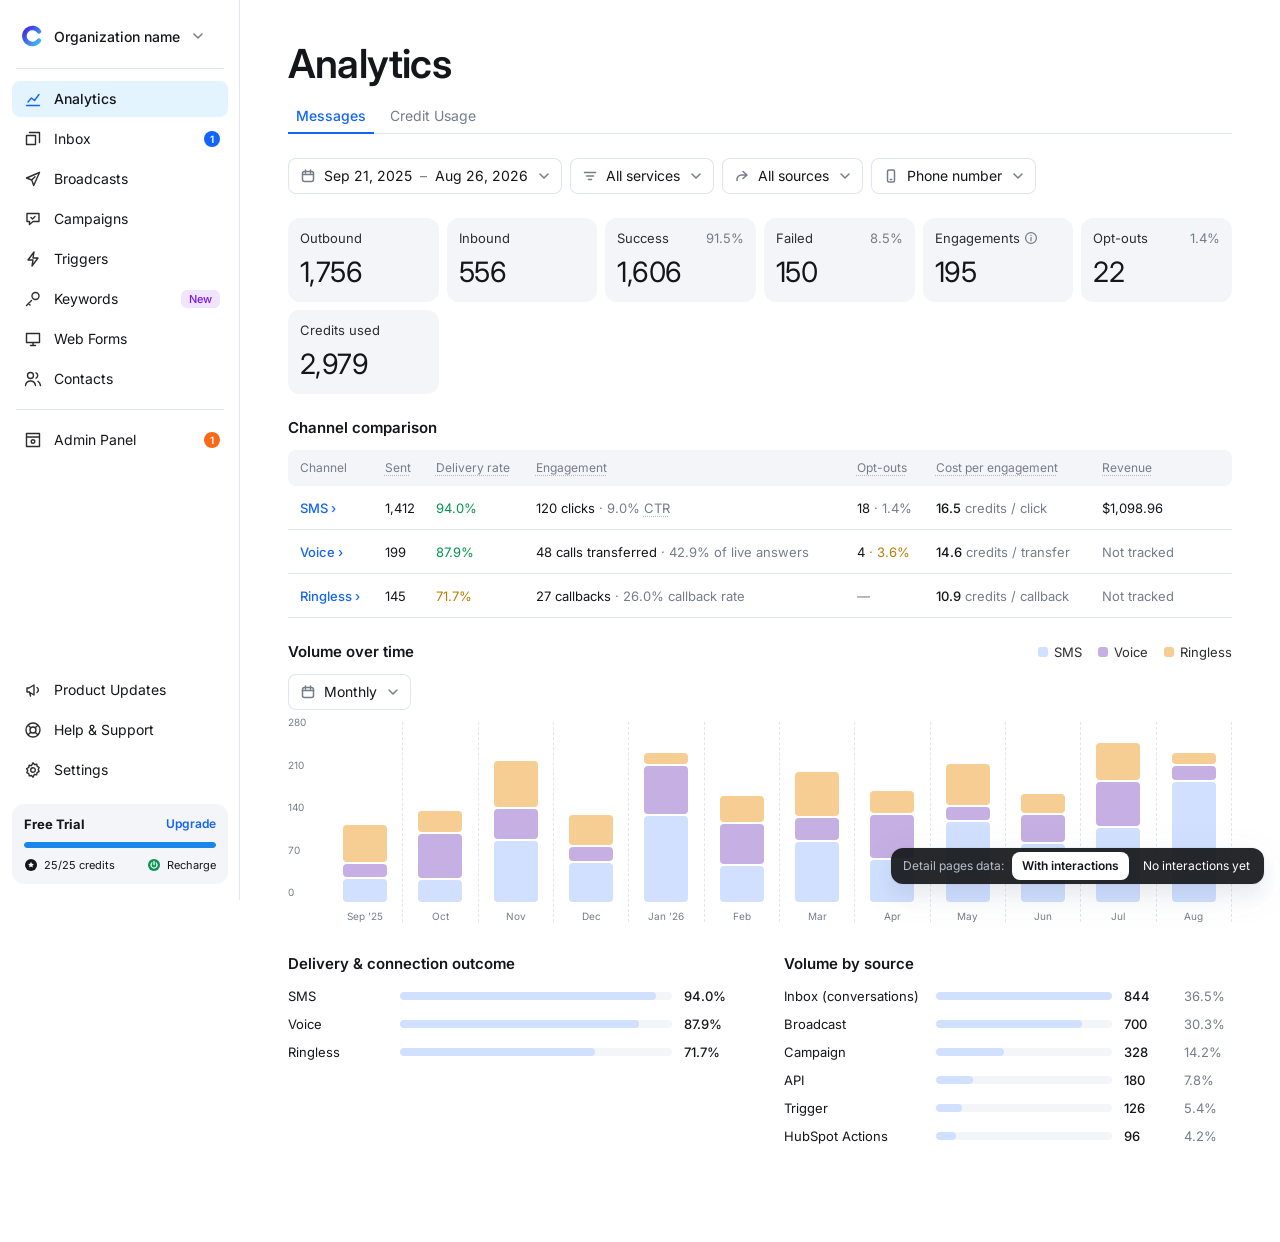
==== CallLoop-Analytics-Prototype.html @ c363d456 "Add Analytics, Buy number and ClickBank prototypes with README Co-Authored-By: Claude Opus 5.5 <nore" ====
<!doctype html>
<html lang="en">
<head>
<meta charset="utf-8">
<meta name="viewport" content="width=device-width, initial-scale=1">
<title>Call Loop — Analytics prototype</title>
<link rel="preconnect" href="https://fonts.googleapis.com">
<link href="https://fonts.googleapis.com/css2?family=Inter:wght@400;500;600&display=swap" rel="stylesheet">
<style>
:root{
  --blue1:#1364F9;--blue2:#1854EA;--blue3:#1885EA;--blue5:#E7EFFE;--blue6:#D0E0FE;
  --black:#14161A;--text:#2C2D2E;--g1:#757D8A;--g2:#B7BFC8;--g3:#E0E6EE;--g4:#F3F5F8;
  --aqua2:#E4F4FF;--ok:#05944F;--ok2:#026233;--ok3:#E7F6ED;--warn2:#BA7D04;--err:#E11900;
  --purple1:#7A16F5;--purple3:#F0E4FF;--orange1:#F86919;
  --shadow1:0 0 2px rgba(83,102,137,.2),0 12px 16px rgba(83,102,137,.08),0 10px 40px rgba(83,102,137,.08);
}
*{box-sizing:border-box}
body{margin:0;font-family:Inter,system-ui,-apple-system,"Segoe UI",sans-serif;color:var(--black);background:#fff;-webkit-font-smoothing:antialiased}
button,input{font:inherit;color:inherit}
a{color:var(--blue1)}a:hover{color:var(--blue2)}
.muted{color:var(--g1)}
.app{display:flex;flex-wrap:wrap;min-height:100vh}

/* Sidebar */
.side{width:240px;flex:none;height:100vh;position:sticky;top:0;overflow:auto;padding:16px 12px;box-shadow:inset -1px 0 0 var(--g3);display:flex;flex-direction:column;justify-content:space-between;gap:24px;background:#fff}
.org{height:40px;padding:0 8px;display:flex;align-items:center;gap:10px;border:0;background:transparent;font-size:14px;font-weight:500;cursor:pointer;white-space:nowrap}
.divider{height:1px;background:var(--g3);margin:8px 4px}
.nav{height:36px;padding:0 8px 0 12px;display:flex;align-items:center;gap:12px;border-radius:8px;color:var(--black);text-decoration:none;font-size:14px;line-height:16px}
.nav:hover{background:var(--g4);color:var(--black)}
.nav svg{stroke:var(--text);flex:none}
.nav.on{background:var(--aqua2);font-weight:500}.nav.on svg{stroke:var(--blue1)}
.nav .grow{flex:1}
.cnt{min-width:16px;height:16px;padding:0 5px;border-radius:8px;color:#fff;font-size:10px;line-height:16px;font-weight:600;text-align:center}
.new{padding:2px 8px;border-radius:6px;background:var(--purple3);color:var(--purple1);font-size:11px;line-height:14px;font-weight:500}
.trial{margin-top:12px;padding:12px;border-radius:12px;background:var(--g4);display:flex;flex-direction:column;gap:10px}
.trial .row{display:flex;justify-content:space-between;align-items:center;font-size:11px;line-height:14px}
.trial a{text-decoration:none}
.prog{height:6px;border-radius:3px;background:#fff;box-shadow:inset 0 0 0 1px var(--g3);overflow:hidden}.prog i{display:block;height:100%;width:100%;background:var(--blue3);border-radius:3px}

/* Main */
.main{flex:999 1 560px;min-width:0;padding:40px 48px 96px}
.wrap{max-width:1120px;display:flex;flex-direction:column;gap:24px}
h1{margin:0;font-size:40px;line-height:48px;letter-spacing:-.8px;font-weight:600}
.h3{margin:0;font-size:15px;line-height:20px;font-weight:600}
.tabs{display:flex;gap:8px;box-shadow:inset 0 -1px 0 var(--g3)}
.tab{padding:0 8px 10px;font-size:14px;line-height:16px;color:var(--g1);text-decoration:none}
.tab:hover{color:var(--blue3)}
.tab.on{color:var(--blue1);font-weight:500;box-shadow:inset 0 -2px 0 var(--blue1)}
.crumb{font-size:12px;line-height:16px;color:var(--g1);text-decoration:none;padding-left:28px;align-self:flex-start}
.crumb:hover{color:var(--blue3)}
.back{width:20px;height:20px;display:inline-flex;align-items:center;justify-content:center;color:var(--g1)}
.back:hover{color:var(--black)}

/* Filters */
.filters{display:flex;flex-wrap:wrap;gap:8px;position:relative;z-index:10}
.dd{position:relative}
.ddbtn{height:36px;padding:0 10px 0 12px;display:inline-flex;align-items:center;gap:8px;border:0;border-radius:8px;background:#fff;box-shadow:inset 0 0 0 1px var(--g3);font-size:14px;line-height:16px;cursor:pointer;white-space:nowrap}
.ddbtn:hover,.ddbtn[aria-expanded="true"]{box-shadow:inset 0 0 0 1px var(--g2)}
.ddbtn:focus-visible,.opt:focus-visible,.day:focus-visible,.navb:focus-visible{outline:2px solid var(--blue1);outline-offset:1px}
.ddbtn .chev{transition:transform .15s}
.ddbtn[aria-expanded="true"] .chev{transform:rotate(180deg)}
.badge{min-width:16px;height:16px;padding:0 5px;border-radius:8px;background:var(--blue1);color:#fff;font-size:10px;line-height:16px;font-weight:600;text-align:center}
.pop{position:absolute;top:42px;left:0;z-index:41;background:#fff;border-radius:8px;box-shadow:var(--shadow1);padding:8px;display:flex;flex-direction:column;gap:2px;max-height:360px;overflow:auto}
.search{position:relative;margin-bottom:4px}
.search svg{position:absolute;left:10px;top:8px}
.search input{width:100%;height:32px;padding:6px 10px 6px 32px;border:0;border-radius:8px;box-shadow:inset 0 0 0 1px var(--g3);font-size:14px;outline:none}
.search input:focus{box-shadow:inset 0 0 0 1px var(--blue1),0 0 0 3px var(--blue6)}
.grp{padding:8px 8px 4px;font-size:12px;line-height:16px;color:var(--g1)}
.opt{width:100%;min-height:32px;padding:6px 8px;display:flex;align-items:center;gap:8px;border:0;border-radius:6px;background:transparent;font-size:14px;line-height:16px;text-align:left;cursor:pointer}
.opt:hover,.opt.sel{background:var(--g4)}
.opt .ck{width:16px;height:16px;flex:none;display:inline-flex}
.opt .ol{flex:1;white-space:nowrap}
.none{padding:8px;font-size:14px;color:var(--g1)}

/* Date picker */
.calpop{padding:0;flex-direction:row;max-height:none;overflow:visible}
.presets{width:148px;flex:none;padding:8px;box-shadow:inset -1px 0 0 var(--g3);display:flex;flex-direction:column;gap:2px}
.presets .opt{height:32px}
.month{padding:12px 16px 16px;display:flex;flex-direction:column;gap:8px}
.mhead{height:28px;display:flex;align-items:center;justify-content:space-between;font-size:14px;line-height:16px;font-weight:500}
.navb{width:28px;height:28px;padding:0;border:0;border-radius:8px;background:#fff;box-shadow:inset 0 0 0 1px var(--g3);display:inline-flex;align-items:center;justify-content:center;cursor:pointer}
.navb:hover{background:var(--g4)}
.spacer{width:28px}
.grid7{display:grid;grid-template-columns:repeat(7,38px)}
.wd{height:28px;display:flex;align-items:center;justify-content:center;font-size:12px;color:var(--g1)}
.cell{height:32px;display:flex;align-items:center;justify-content:center}
.cell.band{background:var(--blue5)}
.cell.bl{background:linear-gradient(90deg,transparent 50%,var(--blue5) 50%)}
.cell.br{background:linear-gradient(90deg,var(--blue5) 50%,transparent 50%)}
.day{width:32px;height:32px;padding:0;border:0;border-radius:8px;background:transparent;font-size:13px;cursor:pointer}
.day:hover{background:var(--g4)}
.day.edge{background:var(--blue1);color:#fff;font-weight:600}
.out{font-size:13px;color:var(--g2)}

/* Stats */
.stats{display:grid;grid-template-columns:repeat(auto-fit,minmax(150px,1fr));gap:8px}
.stat{padding:12px 12px 14px;border-radius:12px;background:var(--g4);display:flex;flex-direction:column;gap:10px}
.stat .top{display:flex;justify-content:space-between;align-items:center;gap:8px;font-size:13px;line-height:16px;color:var(--text)}
.stat .lab{display:flex;align-items:center;gap:4px}
.stat .val{font-size:28px;line-height:32px;letter-spacing:-.56px}
.tip{position:relative;display:inline-flex;color:var(--g1);cursor:help;outline:none}
.tip:hover,.tip:focus{color:var(--black)}
.tip .tb{display:none;position:absolute;left:50%;bottom:calc(100% + 8px);transform:translateX(-50%);z-index:20;width:220px;padding:8px;border-radius:8px;background:rgba(20,22,26,.9);color:#fff;font-size:12px;line-height:16px;text-align:left;font-weight:400}
.tip:hover .tb,.tip:focus .tb{display:block}
.hint{cursor:help;text-decoration:underline dotted var(--g2);text-underline-offset:3px}

/* Tables */
.tbl{overflow-x:auto}
table{width:100%;border-collapse:separate;border-spacing:0;font-size:13px;line-height:16px}
th{height:36px;padding:0 8px;background:var(--g4);color:var(--g1);font-weight:400;font-size:12px;text-align:left;white-space:nowrap}
th:first-child{padding-left:12px;border-radius:8px 0 0 8px}
th:last-child{padding-right:12px;border-radius:0 8px 8px 0}
td{height:44px;padding:0 8px;border-bottom:1px solid var(--g3);white-space:nowrap}
td:first-child{padding-left:12px}
td:last-child{padding-right:12px}
tr.hov:hover td{background:var(--g4)}
tr.hov:hover td:first-child{border-radius:8px 0 0 8px}
tr.hov:hover td:last-child{border-radius:0 8px 8px 0}
.chl{text-decoration:none;font-weight:500}
.eye{display:inline-flex;color:var(--g1);opacity:0}
tr:hover .eye,.eye:focus{opacity:1}
.sr{position:absolute;width:1px;height:1px;overflow:hidden;clip:rect(0 0 0 0);white-space:nowrap}
.emptybox{padding:24px;border-radius:12px;border:1px dashed var(--g2);display:flex;flex-direction:column;align-items:center;gap:4px;text-align:center}
.emptybox b{font-size:14px;line-height:20px;font-weight:600}
.emptybox span{font-size:12px;line-height:16px;color:var(--g1)}

/* Stacked chart */
.chart{display:flex;flex-direction:column;gap:12px}
.chead{display:flex;justify-content:space-between;align-items:center;gap:16px;flex-wrap:wrap}
.legend{margin:0;padding:0;list-style:none;display:flex;gap:16px;flex-wrap:wrap}
.legend li{display:flex;align-items:center;gap:6px;font-size:13px;line-height:16px;color:var(--text)}
.legend i,.ctip i{width:10px;height:10px;border-radius:3px;display:inline-block;flex:none}
.plot{display:flex;gap:8px}
.yax{width:32px;flex:none;height:180px;display:flex;flex-direction:column;justify-content:space-between;font-size:10px;line-height:10px;color:var(--g1);margin-top:-5px}
.scroll{flex:1;min-width:0;padding-bottom:8px}
.scroll.x{overflow-x:auto}
.track{display:flex}
.col{flex:1 0 0;min-width:0;position:relative;display:flex;flex-direction:column;align-items:center;gap:8px;border-right:1px dashed var(--g3)}
.scroll.x .col{flex:1 0 56px}
.bararea{height:180px;width:100%;display:flex;flex-direction:column;justify-content:flex-end;align-items:center}
.col:hover .bararea{background:var(--g4)}
.stack{width:72%;max-width:44px;display:flex;flex-direction:column-reverse;gap:2px}
.seg{border-radius:4px}
.xl{font-size:10px;line-height:12px;color:var(--g1);white-space:nowrap}
.ctip{display:none;position:absolute;top:4px;left:calc(50% + 26px);z-index:5;padding:8px;border-radius:8px;background:rgba(20,22,26,.9);color:#fff;font-size:12px;line-height:16px;white-space:nowrap;pointer-events:none;flex-direction:column;gap:6px}
.ctip span{display:flex;align-items:center;gap:6px}
.col.flip .ctip{left:auto;right:calc(50% + 26px)}
.col:hover .ctip{display:flex}

/* Bar list */
.blist{display:flex;flex-direction:column;gap:8px}
.blist .h3{margin-bottom:4px}
.blr{display:grid;column-gap:12px;align-items:center;font-size:13px;line-height:20px}
.blr b{font-weight:500}
.ell{white-space:nowrap;overflow:hidden;text-overflow:ellipsis}
.meter{display:block;height:8px;border-radius:4px;background:var(--g4);overflow:hidden}
.meter span{display:block;height:100%;background:var(--blue6);border-radius:4px}
.two{display:grid;grid-template-columns:repeat(auto-fit,minmax(340px,1fr));gap:40px 48px;align-items:start}

/* Funnel */
.funnel{display:flex;flex-direction:column;gap:12px}
.fhead{display:flex;flex-direction:column;gap:4px}
.fhead p{margin:0;font-size:12px;line-height:16px;color:var(--text)}
.fcols{flex:1;min-width:0;display:flex}
.fcol{flex:1 1 0;min-width:0;display:flex;flex-direction:column;align-items:center;gap:8px;border-right:1px dashed var(--g3)}
.farea{width:100%;display:flex;justify-content:center;align-items:flex-end;gap:8px}
.fbarw{display:flex;flex-direction:column;align-items:center;justify-content:flex-end;gap:6px}
.fbar{width:100%;background:var(--blue6);border-radius:4px;display:flex;flex-direction:column;align-items:center}
.fv{font-size:15px;line-height:20px;font-weight:600}
.fp{font-size:12px;line-height:16px;color:var(--g1)}
.fl{font-size:10px;line-height:12px;color:var(--g1);text-align:center}
.fempty{align-self:stretch;width:100%;max-width:260px;margin:4px 12px 0;padding:12px;border-radius:12px;background:#fff;border:1px dashed var(--g2);display:flex;flex-direction:column;align-items:center;justify-content:center;gap:6px;text-align:center}
.fempty b{font-size:14px;line-height:20px}
.fempty span{font-size:12px;line-height:16px;color:var(--g1)}
.btn-sb{margin-top:4px;height:32px;padding:8px 12px;border-radius:8px;background:var(--blue5);color:var(--blue1);font-size:14px;line-height:16px;font-weight:600;text-decoration:none;white-space:nowrap}
.btn-sb:hover{background:var(--blue6);color:var(--blue1)}

/* Prototype switch */
.proto{position:fixed;right:16px;bottom:16px;z-index:60;display:flex;align-items:center;gap:4px;padding:4px 4px 4px 12px;border-radius:12px;background:rgba(20,22,26,.92);color:#fff;font-size:12px;line-height:16px;box-shadow:var(--shadow1)}
.proto span{margin-right:4px;color:#B7BFC8}
.proto button{height:28px;padding:0 10px;border:0;border-radius:8px;background:transparent;color:#fff;font-size:12px;cursor:pointer}
.proto button[aria-pressed="true"]{background:#fff;color:var(--black);font-weight:600}

@media (max-width:800px){
  .side{position:static;height:auto;width:100%;box-shadow:inset 0 -1px 0 var(--g3)}
  .side .bottom{display:none}
  .main{padding:24px 16px 96px}
  h1{font-size:28px;line-height:32px;letter-spacing:-.56px}
  .calpop{flex-direction:column;max-width:calc(100vw - 32px)}
  .presets{width:auto;flex-direction:row;flex-wrap:wrap;box-shadow:inset 0 -1px 0 var(--g3)}
  .calpop .month + .month{display:none}
  .two{grid-template-columns:minmax(0,1fr)}
  .proto span{display:none}
}
</style>
</head>
<body>
<div id="root"></div>
<script>
(function () {
  'use strict';

  /* ---------- helpers ---------- */
  const MS = ['Jan','Feb','Mar','Apr','May','Jun','Jul','Aug','Sep','Oct','Nov','Dec'];
  const ML = ['January','February','March','April','May','June','July','August','September','October','November','December'];
  const esc = (s) => String(s).replace(/[&<>"']/g, (c) => ({ '&': '&amp;', '<': '&lt;', '>': '&gt;', '"': '&quot;', "'": '&#39;' }[c]));
  const fmt = (v) => Math.round(v).toLocaleString('en-US');
  const money = (v) => '$' + v.toLocaleString('en-US', { minimumFractionDigits: 2, maximumFractionDigits: 2 });
  const pctS = (r) => (r * 100).toFixed(1) + '%';
  const norm = (t) => String(t).toLowerCase().replace(/[^a-z0-9]/g, '');
  const dkey = (d) => d.getFullYear() * 10000 + d.getMonth() * 100 + d.getDate();
  const fmtD = (d) => MS[d.getMonth()] + ' ' + d.getDate() + ', ' + d.getFullYear();
  const TODAY = new Date(2026, 7, 26);

  const IC = {
    cal: '<svg width="16" height="16" viewBox="0 0 16 16" fill="none" stroke="#757D8A" stroke-width="1.5" stroke-linecap="round" aria-hidden="true"><rect x="2.5" y="3.5" width="11" height="10" rx="2"/><path d="M2.5 6.5h11M5.5 2v3M10.5 2v3"/></svg>',
    filter: '<svg width="16" height="16" viewBox="0 0 16 16" fill="none" stroke="#757D8A" stroke-width="1.5" stroke-linecap="round" aria-hidden="true"><path d="M2.5 4.5h11M4.5 8h7M6.5 11.5h3"/></svg>',
    source: '<svg width="16" height="16" viewBox="0 0 16 16" fill="none" stroke="#757D8A" stroke-width="1.5" stroke-linecap="round" stroke-linejoin="round" aria-hidden="true"><path d="M9 3.5l4 3.5-4 3.5M13 7H7.5A4.5 4.5 0 0 0 3 11.5v1"/></svg>',
    phone: '<svg width="16" height="16" viewBox="0 0 16 16" fill="none" stroke="#757D8A" stroke-width="1.5" stroke-linecap="round" aria-hidden="true"><rect x="4.5" y="2" width="7" height="12" rx="1.5"/><path d="M7.25 11.5h1.5"/></svg>',
    chev: '<svg class="chev" width="16" height="16" viewBox="0 0 16 16" fill="none" stroke="#757D8A" stroke-width="1.5" stroke-linecap="round" stroke-linejoin="round" aria-hidden="true"><path d="M4 6l4 4 4-4"/></svg>',
    check: '<svg width="16" height="16" viewBox="0 0 16 16" fill="none" stroke="#1364F9" stroke-width="1.8" stroke-linecap="round" stroke-linejoin="round" aria-hidden="true"><path d="M3.5 8.5l3 3 6-7"/></svg>',
    search: '<svg width="16" height="16" viewBox="0 0 16 16" fill="none" stroke="#757D8A" stroke-width="1.5" stroke-linecap="round" aria-hidden="true"><circle cx="7" cy="7" r="4.5"/><path d="M10.5 10.5l3 3"/></svg>',
    left: '<svg width="14" height="14" viewBox="0 0 16 16" fill="none" stroke="currentColor" stroke-width="1.6" stroke-linecap="round" stroke-linejoin="round" aria-hidden="true"><path d="M10 4L6 8l4 4"/></svg>',
    right: '<svg width="14" height="14" viewBox="0 0 16 16" fill="none" stroke="currentColor" stroke-width="1.6" stroke-linecap="round" stroke-linejoin="round" aria-hidden="true"><path d="M6 4l4 4-4 4"/></svg>',
    eye: '<svg width="18" height="18" viewBox="0 0 18 18" fill="none" stroke="currentColor" stroke-width="1.4" aria-hidden="true"><path d="M1.5 9S4.2 4 9 4s7.5 5 7.5 5-2.7 5-7.5 5-7.5-5-7.5-5z"/><circle cx="9" cy="9" r="2.2"/></svg>',
    info: '<svg width="14" height="14" viewBox="0 0 16 16" fill="none" stroke="currentColor" stroke-width="1.4" stroke-linecap="round" aria-hidden="true"><circle cx="8" cy="8" r="6.2"/><path d="M8 7.3v3.7M8 5v.1"/></svg>'
  };

  /* ---------- shared data ---------- */
  const SOURCES = [
    { id: 'inbox', label: 'Inbox (conversations)', share: 0.366 },
    { id: 'broadcast', label: 'Broadcast', share: 0.235 },
    { id: 'campaign', label: 'Campaign', share: 0.11 },
    { id: 'api', label: 'API', share: 0.081 },
    { id: 'trigger', label: 'Trigger', share: 0.066 },
    { id: 'hubspot', label: 'HubSpot Actions', share: 0.044 },
    { id: 'keyword', label: 'Keyword', share: 0.038 },
    { id: 'webform', label: 'Web Form', share: 0.034 },
    { id: 'zapier', label: 'Zapier', share: 0.026 }
  ];
  const PHONES = [
    { title: 'Local numbers', options: [{ id: 'l1', label: '(205) 548-1655' }, { id: 'l2', label: '(205) 548-1621' }] },
    { title: 'Toll Free', options: [
      { id: 't1', label: '(833) 548-1602' }, { id: 't2', label: '(833) 548-1677' }, { id: 't3', label: '(844) 210-3391' },
      { id: 't4', label: '(855) 774-0182' }, { id: 't5', label: '(877) 309-5520' }, { id: 't6', label: '(888) 640-1149' },
      { id: 't7', label: '(800) 512-7736' }
    ] }
  ];
  const SERVICES = [{ title: '', options: [{ id: 'all', label: 'All services' }, { id: 'sms', label: 'SMS' }, { id: 'voice', label: 'Voice' }, { id: 'ringless', label: 'Ringless' }] }];
  const SOURCE_GROUPS = [{ title: '', options: [{ id: 'all', label: 'All sources' }].concat(SOURCES.map((s) => ({ id: s.id, label: s.label }))) }];
  const GRAN = [{ title: '', options: [{ id: 'Monthly', label: 'Monthly' }, { id: 'Weekly', label: 'Weekly' }, { id: 'Daily', label: 'Daily' }] }];

  /* ---------- state ---------- */
  const S = {
    page: 'messages',
    empty: false,
    range: { start: new Date(2025, 8, 21), end: new Date(2026, 7, 26) },
    draft: null,
    preset: null,
    view: { y: 2025, m: 8 },
    svc: 'all',
    src: 'all',
    phones: [],
    gran: {},
    open: null,
    q: ''
  };
  const PAGES = ['messages', 'credits', 'sms', 'voice', 'ringless'];
  let DD = {};

  function factors() {
    const pf = S.phones.length ? 0.35 + 0.65 * S.phones.length / 9 : 1;
    const row = SOURCES.find((x) => x.id === S.src);
    const sf = row ? row.share : 1;
    return { pf, sf, f: pf * sf };
  }

  /* ---------- components ---------- */
  function dropdown(id, o) {
    const multi = !!o.multi;
    const val = Array.isArray(o.value) ? o.value : [o.value];
    DD[id] = { multi, val, onSet: o.onSet };
    const open = S.open === id;
    const all = o.groups.flatMap((g) => g.options);
    const sel = all.find((x) => x.id === val[0]);
    const label = multi ? o.label : (sel ? sel.label : o.label);
    let pop = '';
    if (open) {
      const q = norm(S.q);
      const groups = o.groups.map((g) => ({ title: g.title, options: g.options.filter((x) => !q || norm(x.label).includes(q)) })).filter((g) => g.options.length);
      pop = '<div class="pop" role="listbox" aria-label="' + esc(label) + '"' + (multi ? ' aria-multiselectable="true"' : '') + ' style="width:' + (o.width || (multi ? 208 : 180)) + 'px">' +
        (o.search ? '<div class="search">' + IC.search + '<input id="q-' + id + '" type="search" data-input="search" placeholder="Search..." aria-label="Search" value="' + esc(S.q) + '"></div>' : '') +
        groups.map((g) => (g.title ? '<div class="grp">' + esc(g.title) + '</div>' : '') + g.options.map((x) => {
          const on = val.includes(x.id);
          return '<button type="button" class="opt' + (!multi && on ? ' sel' : '') + '" role="option" aria-selected="' + on + '" data-act="pick" data-id="' + id + '" data-val="' + x.id + '">' +
            (multi ? '<span class="ck">' + (on ? IC.check : '') + '</span>' : '') +
            '<span class="ol">' + esc(x.label) + '</span>' + (!multi && on ? IC.check : '') + '</button>';
        }).join('')).join('') +
        (groups.length ? '' : '<div class="none">No matches</div>') + '</div>';
    }
    return '<div class="dd"><button type="button" class="ddbtn" data-act="toggle" data-id="' + id + '" aria-haspopup="listbox" aria-expanded="' + open + '">' +
      (o.icon ? IC[o.icon] : '') + '<span>' + esc(label) + '</span>' +
      (multi && val.length ? '<span class="badge">' + val.length + '</span>' : '') + IC.chev + '</button>' + pop + '</div>';
  }

  function presetList() {
    const back = (days) => new Date(TODAY.getFullYear(), TODAY.getMonth(), TODAY.getDate() - days + 1);
    const backM = (m) => new Date(TODAY.getFullYear(), TODAY.getMonth() - m, TODAY.getDate() + 1);
    return [
      ['Last 7 days', back(7)], ['Last 14 days', back(14)], ['Last 30 days', back(30)],
      ['Last 3 months', backM(3)], ['Last 6 months', backM(6)], ['This year', new Date(2026, 0, 1)],
      ['Last 12 months', backM(12)], ['All time', new Date(2024, 0, 1)]
    ];
  }

  function monthGrid(y, m, idx) {
    const r = S.draft || S.range;
    const lo = dkey(r.start);
    const hi = r.end ? dkey(r.end) : lo;
    const off = (new Date(y, m, 1).getDay() + 6) % 7;
    let cells = '';
    for (let k = off; k > 0; k--) cells += '<div class="cell"><span class="out">' + new Date(y, m, 1 - k).getDate() + '</span></div>';
    const days = new Date(y, m + 1, 0).getDate();
    for (let n = 1; n <= days; n++) {
      const kk = dkey(new Date(y, m, n));
      const isLo = kk === lo, isHi = kk === hi, edge = isLo || isHi;
      let cls = 'cell';
      if (kk > lo && kk < hi) cls += ' band';
      else if (lo !== hi && isLo) cls += ' bl';
      else if (lo !== hi && isHi) cls += ' br';
      cells += '<div class="' + cls + '"><button type="button" class="day' + (edge ? ' edge' : '') + '" data-act="day" data-k="' + y + '-' + m + '-' + n + '" aria-pressed="' + edge + '" aria-label="' + ML[m] + ' ' + n + ', ' + y + '">' + n + '</button></div>';
    }
    const prev = idx === 0 ? '<button type="button" class="navb" data-act="calnav" data-d="-1" aria-label="Previous month">' + IC.left + '</button>' : '<span class="spacer"></span>';
    const next = idx === 1 ? '<button type="button" class="navb" data-act="calnav" data-d="1" aria-label="Next month">' + IC.right + '</button>' : '<span class="spacer"></span>';
    return '<div class="month"><div class="mhead">' + prev + '<span>' + ML[m] + ' ' + y + '</span>' + next + '</div><div class="grid7">' +
      ['Mo','Tu','We','Th','Fr','Sa','Su'].map((w) => '<span class="wd">' + w + '</span>').join('') + cells + '</div></div>';
  }

  function dateRange() {
    const open = S.open === 'date';
    const r = S.draft || S.range;
    let pop = '';
    if (open) {
      const a = new Date(S.view.y, S.view.m, 1);
      const b = new Date(S.view.y, S.view.m + 1, 1);
      pop = '<div class="pop calpop" role="dialog" aria-label="Choose date range"><div class="presets">' +
        presetList().map((p, i) => '<button type="button" class="opt' + (S.preset === p[0] ? ' sel' : '') + '" data-act="preset" data-i="' + i + '">' + p[0] + '</button>').join('') +
        '</div>' + monthGrid(a.getFullYear(), a.getMonth(), 0) + monthGrid(b.getFullYear(), b.getMonth(), 1) + '</div>';
    }
    return '<div class="dd"><button type="button" class="ddbtn" data-act="toggle" data-id="date" aria-haspopup="dialog" aria-expanded="' + open + '">' + IC.cal +
      '<span>' + fmtD(r.start) + '</span><span class="muted">–</span><span>' + (r.end ? fmtD(r.end) : 'Select end') + '</span>' + IC.chev + '</button>' + pop + '</div>';
  }

  function stats(list) {
    return '<div class="stats">' + list.map((s) =>
      '<div class="stat"><div class="top"><span class="lab">' + esc(s.label) +
      (s.tip ? '<span class="tip" tabindex="0" role="img" aria-label="' + esc(s.tip) + '">' + IC.info + '<span class="tb">' + esc(s.tip) + '</span></span>' : '') +
      '</span>' + (s.pct ? '<span class="muted">' + s.pct + '</span>' : '') + '</div><span class="val">' + s.value + '</span></div>'
    ).join('') + '</div>';
  }

  function chart(id, title, series, seed, scale) {
    const gran = S.gran[id] || 'Monthly';
    let start = S.range.start, end = S.range.end;
    const buckets = [];
    if (gran === 'Weekly') {
      let d = new Date(start);
      while (d <= end) {
        const e = new Date(d.getFullYear(), d.getMonth(), d.getDate() + 6);
        const last = e > end ? end : e;
        let label = MS[d.getMonth()] + ' ' + d.getDate();
        if (dkey(last) !== dkey(d)) label += '–' + (last.getMonth() === d.getMonth() ? '' : MS[last.getMonth()] + ' ') + last.getDate();
        buckets.push({ label, key: dkey(d) + 7 });
        d = new Date(d.getFullYear(), d.getMonth(), d.getDate() + 7);
      }
    } else if (gran === 'Daily') {
      let d = new Date(start);
      while (d <= end) {
        buckets.push({ label: MS[d.getMonth()] + ' ' + d.getDate(), key: dkey(d) + 3 });
        d = new Date(d.getFullYear(), d.getMonth(), d.getDate() + 1);
      }
    } else {
      let y = start.getFullYear(), m = start.getMonth();
      const cross = start.getFullYear() !== end.getFullYear();
      while (y * 12 + m <= end.getFullYear() * 12 + end.getMonth()) {
        buckets.push({ label: MS[m] + (cross && (m === 0 || buckets.length === 0) ? ' ’' + String(y).slice(2) : ''), key: y * 100 + m });
        m++; if (m > 11) { m = 0; y++; }
      }
    }
    const max = 280, plotH = 180;
    const scroll = buckets.length > 16;
    const rnd = (k, j) => { const x = Math.sin(seed * 101.3 + k * 0.0137 + j * 78.233) * 43758.5453; return x - Math.floor(x); };
    const cols = buckets.map((b, i) => {
      let vals = series.map((s, j) => Math.round((0.12 + 0.88 * rnd(b.key, j)) * s.w * 190 * scale));
      const sum = vals.reduce((a, v) => a + v, 0);
      if (sum > 270) vals = vals.map((v) => Math.round(v * 270 / sum));
      const total = vals.reduce((a, v) => a + v, 0);
      const segs = series.map((s, j) => vals[j] > 0 ? '<div class="seg" style="height:' + (vals[j] / max * plotH).toFixed(1) + 'px;background:' + s.color + '"></div>' : '').join('');
      const tip = '<div class="ctip"><strong>' + esc(b.label) + ' · ' + total + '</strong>' + series.map((s, j) => '<span><i style="background:' + s.color + '"></i>' + esc(s.label) + ' - ' + vals[j] + '</span>').join('') + '</div>';
      return '<div class="col' + (i >= buckets.length - 3 ? ' flip' : '') + '"><div class="bararea"><div class="stack">' + segs + '</div></div><span class="xl">' + esc(b.label) + '</span>' + tip + '</div>';
    }).join('');
    return '<section class="chart"><div class="chead"><h3 class="h3">' + esc(title) + '</h3><ul class="legend" aria-label="Legend">' +
      series.map((s) => '<li><i style="background:' + s.color + '"></i>' + esc(s.label) + '</li>').join('') + '</ul></div><div>' +
      dropdown('gran-' + id, { icon: 'cal', groups: GRAN, value: gran, width: 160, onSet: (v) => { S.gran[id] = v; } }) +
      '</div><div class="plot"><div class="yax" aria-hidden="true"><span>280</span><span>210</span><span>140</span><span>70</span><span>0</span></div>' +
      '<div class="scroll' + (scroll ? ' x' : '') + '"><div class="track" role="img" aria-label="' + esc(title + ', ' + gran.toLowerCase() + ', ' + fmtD(start) + ' to ' + fmtD(end)) + '" style="min-width:' + (scroll ? buckets.length * 56 : 0) + 'px">' + cols + '</div></div></div></section>';
  }

  function barList(title, rows, lw) {
    const max = Math.max(1, ...rows.map((r) => r.n || 0));
    return '<section class="blist"><h3 class="h3">' + esc(title) + '</h3>' + rows.map((r) => {
      const ratio = r.ratio != null ? r.ratio : (r.n || 0) / max;
      const hp = !!r.pct;
      return '<div class="blr" style="grid-template-columns:' + lw + 'px minmax(0,1fr) ' + (hp ? '48px 48px' : '52px') + '"><span class="ell">' + esc(r.label) + '</span>' +
        '<span class="meter" role="meter" aria-label="' + esc(r.label) + '" aria-valuenow="' + Math.round(ratio * 100) + '" aria-valuemin="0" aria-valuemax="100"><span style="width:' + (ratio * 100).toFixed(1) + '%"></span></span>' +
        '<b>' + (r.value != null ? r.value : fmt(r.n || 0)) + '</b>' + (hp ? '<span class="muted">' + r.pct + '</span>' : '') + '</div>';
    }).join('') + '</section>';
  }

  function funnel(title, caption, max, stages) {
    const plotH = stages.some((s) => s.empty) ? 180 : 150;
    const ticks = [4, 3, 2, 1, 0].map((k) => fmt(max / 4 * k));
    const cols = stages.map((st) => {
      let inner = '';
      if (st.empty) {
        inner = '<div class="fempty"><b>' + esc(st.empty.title) + '</b><span>' + esc(st.empty.text) + '</span>' +
          (st.empty.action ? '<a class="btn-sb" href="#" data-dead>' + esc(st.empty.action) + '</a>' : '') + '</div>';
      } else {
        inner = st.bars.map((b) => {
          const h = Math.max(4, b.n / max * plotH);
          const inside = h >= 56;
          const label = '<span class="fv">' + fmt(b.n) + '</span>' + (b.pct ? '<span class="fp">' + b.pct + '</span>' : '');
          return '<div class="fbarw" style="width:' + (st.bars.length > 1 ? 72 : 88) + 'px">' + (inside ? '' : '<div style="display:flex;flex-direction:column;align-items:center">' + label + '</div>') +
            '<div class="fbar" style="height:' + h.toFixed(1) + 'px;padding-top:' + (inside ? 10 : 0) + 'px">' + (inside ? label : '') + '</div></div>';
        }).join('');
      }
      return '<div class="fcol"><div class="farea" style="height:' + plotH + 'px">' + inner + '</div><span class="fl">' + esc(st.label) + '</span></div>';
    }).join('');
    const aria = title + ': ' + stages.map((s) => s.label + ' ' + (s.empty ? s.empty.title : s.bars.map((b) => b.n).join(' and '))).join(', ');
    return '<section class="funnel"><div class="fhead"><h3 class="h3">' + esc(title) + '</h3>' + (caption ? '<p>' + esc(caption) + '</p>' : '') + '</div>' +
      '<div class="plot" role="img" aria-label="' + esc(aria) + '"><div class="yax" aria-hidden="true" style="height:' + plotH + 'px">' + ticks.map((t) => '<span>' + t + '</span>').join('') + '</div><div class="fcols">' + cols + '</div></div></section>';
  }

  function table(head, rows, minW) {
    return '<div class="tbl"><table style="min-width:' + minW + 'px"><thead><tr>' + head.map((h) => '<th scope="col"' + (h.w ? ' style="width:' + h.w + '"' : '') + '>' + h.t + '</th>').join('') +
      '</tr></thead><tbody>' + rows.map((r) => '<tr class="hov">' + r.map((c) => '<td>' + c + '</td>').join('') + '</tr>').join('') + '</tbody></table></div>';
  }

  function emptyBox(title, text) {
    return '<div class="emptybox"><b>' + esc(title) + '</b><span>' + esc(text) + '</span></div>';
  }

  function sidebar() {
    const items = [
      ['Analytics', '#messages', 'M2.5 15.5h13M4 12l3.5-4 3 2.5L15 4.5', true],
      ['Inbox', null, 'M2.5 5.5h9v9h-9zM5.5 2.5h10v10', false, '<span class="cnt" style="background:#1364F9">1</span>'],
      ['Broadcasts', null, 'M15.5 2.5l-13 5.5 5.2 2 2 5.5zM7.7 10l3.3-3.3'],
      ['Campaigns', null, 'M3 3.5h12v8H9l-3.5 3v-3H3zM7 7.5l1.5 1.5L11 6.5'],
      ['Triggers', null, 'M10 2L4 10h5l-1 6 6-8H9z'],
      ['Keywords', null, 'M7.5 10.5L2.5 15.5M4.5 13.5l1.5 1.5M11.5 9.5a3.5 3.5 0 1 0 0-7 3.5 3.5 0 0 0 0 7z', false, '<span class="new">New</span>'],
      ['Web Forms', null, 'M2.5 3.5h13v9h-13zM6.5 15.5h5M9 12.5v3'],
      ['Contacts', null, 'M6.5 8.5a3 3 0 1 0 0-6 3 3 0 0 0 0 6zM1.5 15.5c.5-3 2.5-4.5 5-4.5s4.5 1.5 5 4.5M12 2.8a3 3 0 0 1 0 5.4M14 11.3c1.3.7 2.1 2.1 2.5 4.2', false, '', true],
      ['Admin Panel', null, 'M2.5 2.5h13v13h-13zM2.5 6h13M9 12.3a1.8 1.8 0 1 0 0-3.6 1.8 1.8 0 0 0 0 3.6z', false, '<span class="cnt" style="background:#F86919">1</span>']
    ];
    const bottom = [
      ['Product Updates', 'M3 7v4h2l5 3V4L5 7zM13 6.5a3 3 0 0 1 0 5M5.5 11l1 4'],
      ['Help & Support', 'M9 16a7 7 0 1 0 0-14 7 7 0 0 0 0 14zM9 12a3 3 0 1 0 0-6 3 3 0 0 0 0 6zM4 4l2.9 2.9M11.1 11.1L14 14M14 4l-2.9 2.9M6.9 11.1L4 14'],
      ['Settings', 'M9 11.3a2.3 2.3 0 1 0 0-4.6 2.3 2.3 0 0 0 0 4.6zM9 1.8l1.5 1.7 2.3-.3.4 2.2 2 1.1-1 2 .9 2.1-2 1-.5 2.2-2.2-.4L9 16.2l-1.5-1.7-2.2.4-.5-2.2-2-1 .9-2.1-1-2 2-1.1.4-2.2 2.3.3z']
    ];
    const ic = (d) => '<svg width="18" height="18" viewBox="0 0 18 18" fill="none" stroke-width="1.4" stroke-linecap="round" stroke-linejoin="round" aria-hidden="true"><path d="' + d + '"/></svg>';
    return '<nav class="side" aria-label="Main"><div style="display:flex;flex-direction:column;gap:4px">' +
      '<button type="button" class="org"><svg width="24" height="24" viewBox="0 0 24 24" aria-hidden="true"><defs><linearGradient id="sbg" x1="0" y1="0" x2="1" y2="1"><stop offset="0" stop-color="#3F24E3"/><stop offset="1" stop-color="#41BDED"/></linearGradient></defs><path d="M19 7.5A8 8 0 1 0 19 16.5" fill="none" stroke="url(#sbg)" stroke-width="4.5" stroke-linecap="round"/></svg>Organization name' + IC.chev + '</button>' +
      '<div class="divider"></div>' +
      items.map((it) => '<a class="nav' + (it[3] ? ' on' : '') + '" href="' + (it[1] || '#') + '"' + (it[1] ? '' : ' data-dead') + (it[3] ? ' aria-current="page"' : '') + '>' + ic(it[2]) + '<span class="grow">' + it[0] + '</span>' + (it[4] || '') + '</a>' + (it[5] ? '<div class="divider"></div>' : '')).join('') +
      '</div><div class="bottom" style="display:flex;flex-direction:column;gap:4px">' +
      bottom.map((b) => '<a class="nav" href="#" data-dead>' + ic(b[1]) + esc(b[0]) + '</a>').join('') +
      '<div class="trial"><div class="row" style="font-size:13px;line-height:16px"><strong>Free Trial</strong><a href="#" data-dead style="font-size:12px;font-weight:600">Upgrade</a></div>' +
      '<div class="prog" role="progressbar" aria-label="Credits remaining" aria-valuenow="25" aria-valuemin="0" aria-valuemax="25"><i></i></div>' +
      '<div class="row"><span style="display:inline-flex;align-items:center;gap:6px"><svg width="14" height="14" viewBox="0 0 14 14" aria-hidden="true"><circle cx="7" cy="7" r="6" fill="#14161A"/><path d="M7 3.8l.9 1.9 2 .3-1.45 1.4.35 2-1.8-.95-1.8.95.35-2L4.1 6l2-.3z" fill="#fff"/></svg>25/25 credits</span>' +
      '<a href="#" data-dead style="display:inline-flex;align-items:center;gap:6px;color:#14161A"><svg width="14" height="14" viewBox="0 0 14 14" aria-hidden="true"><circle cx="7" cy="7" r="6" fill="#05944F"/><path d="M7 3.5v3.2M4.9 4.9a3 3 0 1 0 4.2 0" fill="none" stroke="#fff" stroke-width="1.3" stroke-linecap="round"/></svg>Recharge</a></div></div>' +
      '</div></nav>';
  }

  function tabs(active) {
    return '<nav class="tabs" aria-label="Analytics sections"><a class="tab' + (active === 'messages' ? ' on' : '') + '" href="#messages"' + (active === 'messages' ? ' aria-current="page"' : '') + '>Messages</a>' +
      '<a class="tab' + (active === 'credits' ? ' on' : '') + '" href="#credits"' + (active === 'credits' ? ' aria-current="page"' : '') + '>Credit Usage</a></nav>';
  }

  function detailHeader(title) {
    return '<div style="display:flex;flex-direction:column;gap:4px"><a class="crumb" href="#messages">Analytics</a><div style="display:flex;align-items:center;gap:8px">' +
      '<a class="back" href="#messages" aria-label="Back to Analytics">' + IC.left + '</a><h1>' + esc(title) + '</h1></div></div>';
  }

  function filters(withSvc, withPhones) {
    return '<div class="filters">' + dateRange() +
      (withSvc ? dropdown('svc', { icon: 'filter', label: 'All services', groups: SERVICES, value: S.svc, onSet: (v) => { S.svc = v; } }) : '') +
      dropdown('src', { icon: 'source', label: 'All sources', groups: SOURCE_GROUPS, value: S.src, width: 200, onSet: (v) => { S.src = v; } }) +
      (withPhones ? dropdown('phones', { icon: 'phone', label: 'Phone number', groups: PHONES, value: S.phones, multi: true, search: true, onSet: (v) => { S.phones = v; } }) : '') +
      '</div>';
  }

  /* ---------- pages ---------- */
  function pageMessages() {
    const { pf, f } = factors();
    const n = (v) => v == null ? '—' : fmt(v * f);
    const CH = [
      { id: 'sms', label: 'SMS', inb: 346, out: 1412, ok: 1327, fail: 85, rate: '94.0%', r: 0.94, cred: 1982, eng: 120, engBase: 1327, engUnit: 'clicks', engLabel: 'CTR', engTip: 'Click-through rate: link clicks ÷ delivered messages', opt: 18, optBase: 1327, cpeUnit: 'click', rev: 1098.96 },
      { id: 'voice', label: 'Voice', inb: 210, out: 199, ok: 175, fail: 24, rate: '87.9%', r: 0.879, cred: 703, eng: 48, engBase: 112, engUnit: 'calls transferred', engLabel: 'of live answers', opt: 4, optBase: 112, cpeUnit: 'transfer', rev: null },
      { id: 'ringless', label: 'Ringless', inb: null, out: 145, ok: 104, fail: 41, rate: '71.7%', r: 0.717, cred: 294, eng: 27, engBase: 104, engUnit: 'callbacks', engLabel: 'callback rate', opt: null, optBase: 104, cpeUnit: 'callback', rev: null }
    ];
    const shown = CH.filter((c) => S.svc === 'all' || c.id === S.svc);
    let base = { out: 1756, inb: 556, ok: 1606, fail: 150, cred: 2979, eng: 195, opt: 22 };
    if (S.svc !== 'all') {
      const c = CH.find((x) => x.id === S.svc);
      base = { out: c.out, inb: c.inb || 0, ok: c.ok, fail: c.fail, cred: c.cred, eng: c.eng, opt: c.opt };
    }
    const st = [
      { label: 'Outbound', value: n(base.out) },
      { label: 'Inbound', value: n(base.inb) },
      { label: 'Success', value: n(base.ok), pct: pctS(base.ok / base.out) },
      { label: 'Failed', value: n(base.fail), pct: pctS(base.fail / base.out) },
      { label: 'Engagements', value: n(base.eng), tip: 'Link clicks (SMS) + calls transferred (Voice) + callbacks (Ringless)' },
      { label: 'Opt-outs', value: n(base.opt), pct: base.opt == null ? '' : pctS(base.opt / base.ok) },
      { label: 'Credits used', value: n(base.cred) }
    ];
    const href = { sms: '#sms', voice: '#voice', ringless: '#ringless' };
    const head = [
      { t: 'Channel' },
      { t: '<span class="hint" title="Messages sent, calls placed or drops sent">Sent</span>' },
      { t: '<span class="hint" title="Delivered (SMS, Ringless) or connected (Voice) ÷ sent">Delivery rate</span>' },
      { t: '<span class="hint" title="Main result per channel: link clicks (SMS, ÷ delivered), calls transferred (Voice, ÷ live answers), callbacks (Ringless, ÷ delivered)">Engagement</span>' },
      { t: '<span class="hint" title="STOP replies (SMS) or do-not-call requests (Voice). Not available for Ringless.">Opt-outs</span>' },
      { t: '<span class="hint" title="Credits used ÷ engagements">Cost per engagement</span>' },
      { t: '<span class="hint" title="Revenue attributed through conversion tracking">Revenue</span>' },
      { t: '<span class="sr">Open</span>', w: '40px' }
    ];
    const rows = shown.map((c) => {
      const optRate = c.opt == null ? null : c.opt / c.optBase;
      const engLabel = c.engTip ? '<abbr class="hint" title="' + esc(c.engTip) + '" tabindex="0">' + c.engLabel + '</abbr>' : c.engLabel;
      return [
        '<a class="chl" href="' + href[c.id] + '">' + c.label + ' ›</a>',
        n(c.out),
        '<span style="color:' + (c.r >= 0.85 ? '#05944F' : '#BA7D04') + '">' + c.rate + '</span>',
        n(c.eng) + ' ' + c.engUnit + ' <span class="muted">· ' + pctS(c.eng / c.engBase) + ' ' + engLabel + '</span>',
        c.opt == null ? '<span class="muted" aria-label="Not available">—</span>' : n(c.opt) + ' <span style="color:' + (optRate > 0.03 ? '#BA7D04' : '#757D8A') + '">· ' + pctS(optRate) + '</span>',
        '<span style="font-weight:500">' + (c.cred / c.eng).toFixed(1) + '</span> <span class="muted">credits / ' + c.cpeUnit + '</span>',
        c.rev == null ? '<span class="muted">Not tracked</span>' : money(c.rev * f),
        '<a class="eye" href="' + href[c.id] + '" aria-label="View ' + c.label + ' details">' + IC.eye + '</a>'
      ];
    });
    const series = [
      { key: 'sms', label: 'SMS', color: '#D0E0FE', w: 1 },
      { key: 'voice', label: 'Voice', color: '#C6AFE2', w: 0.45 },
      { key: 'ringless', label: 'Ringless', color: '#F6CD92', w: 0.4 }
    ].filter((x) => S.svc === 'all' || x.key === S.svc);
    const VOL = [
      { id: 'inbox', label: 'Inbox (conversations)', n: 844, pct: '36.5%' },
      { id: 'broadcast', label: 'Broadcast', n: 700, pct: '30.3%' },
      { id: 'campaign', label: 'Campaign', n: 328, pct: '14.2%' },
      { id: 'api', label: 'API', n: 180, pct: '7.8%' },
      { id: 'trigger', label: 'Trigger', n: 126, pct: '5.4%' },
      { id: 'hubspot', label: 'HubSpot Actions', n: 96, pct: '4.2%' }
    ];
    return '<div style="display:flex;flex-direction:column;gap:20px"><h1>Analytics</h1>' + tabs('messages') + '</div>' +
      filters(true, true) + stats(st) +
      '<section style="display:flex;flex-direction:column;gap:12px"><h2 class="h3">Channel comparison</h2>' + table(head, rows, 900) + '</section>' +
      chart('msg', 'Volume over time', series, 1, f) +
      '<div class="two">' + barList('Delivery & connection outcome', shown.map((c) => ({ label: c.label, value: c.rate, ratio: c.r })), 100) +
      barList('Volume by source', VOL.filter((x) => S.src === 'all' || x.id === S.src).map((x) => ({ label: x.label, n: Math.round(x.n * pf), pct: x.pct })), 140) + '</div>';
  }

  function pageCredits() {
    const TOTAL = 2979;
    const SRC = [
      { id: 'inbox', label: 'Inbox (conversations)', n: 1090 }, { id: 'broadcast', label: 'Broadcast', n: 700 },
      { id: 'campaign', label: 'Campaign', n: 328 }, { id: 'api', label: 'API', n: 241 }, { id: 'trigger', label: 'Trigger', n: 198 },
      { id: 'hubspot', label: 'HubSpot Actions', n: 131 }, { id: 'keyword', label: 'Keyword', n: 112 },
      { id: 'webform', label: 'Web Form', n: 102 }, { id: 'zapier', label: 'Zapier', n: 77 }
    ];
    const CH = [{ id: 'sms', label: 'SMS', n: 1982 }, { id: 'voice', label: 'Voice', n: 703 }, { id: 'ringless', label: 'Ringless', n: 294 }];
    const chF = S.svc === 'all' ? 1 : CH.find((c) => c.id === S.svc).n / TOTAL;
    const sr = SRC.find((x) => x.id === S.src);
    const srcF = sr ? sr.n / TOTAL : 1;
    const f = chF * srcF;
    const p = (v) => (v / TOTAL * 100).toFixed(1) + '%';
    const list = SRC.filter((x) => S.src === 'all' || x.id === S.src);
    const series = [
      { key: 'sms', label: 'SMS', color: '#D0E0FE', w: 1 },
      { key: 'voice', label: 'Voice', color: '#C6AFE2', w: 0.45 },
      { key: 'ringless', label: 'Ringless', color: '#F6CD92', w: 0.4 },
      { key: 'dnc', label: 'Do not call lookup', color: '#F5A3A3', w: 0.15 }
    ].filter((x) => S.svc === 'all' || x.key === S.svc);
    return '<div style="display:flex;flex-direction:column;gap:20px"><h1>Analytics</h1>' + tabs('credits') + '</div>' +
      filters(true, false) +
      stats([
        { label: 'Credits used', value: fmt(TOTAL * f) },
        { label: 'Balance left', value: '14,021' },
        { label: 'Average per day', value: fmt(96 * f) },
        { label: 'Average per message', value: '1.29' }
      ]) +
      chart('cred', 'Credits used over time', series, 3, f) +
      '<div class="two">' + barList('Credits by source', list.map((x) => ({ label: x.label, n: Math.round(x.n * chF), pct: p(x.n) })), 140) +
      barList('Usage by channel', CH.filter((c) => S.svc === 'all' || c.id === S.svc).map((c) => ({ label: c.label, n: Math.round(c.n * srcF), pct: p(c.n) })), 100) + '</div>' +
      '<section style="display:flex;flex-direction:column;gap:12px"><h2 class="h3">Usage breakdown</h2>' +
      table([{ t: 'Source', w: '40%' }, { t: 'Interactions' }, { t: 'Credits used' }, { t: 'Credits / interaction' }, { t: 'Share of credits' }],
        list.slice(0, 6).map((x) => [esc(x.label), fmt(x.n * chF), fmt(x.n * chF), '1.00', p(x.n)]), 640) + '</section>';
  }

  const OUT_SRC = [
    { id: 'broadcast', label: 'Broadcast', n: 412, pct: '29.2%' }, { id: 'campaign', label: 'Campaign', n: 299, pct: '21.2%' },
    { id: 'inbox', label: 'Inbox (conversations)', n: 176, pct: '12.5%' }, { id: 'api', label: 'API', n: 118, pct: '8.4%' },
    { id: 'hubspot', label: 'HubSpot Actions', n: 115, pct: '8.1%' }, { id: 'trigger', label: 'Trigger', n: 96, pct: '6.8%' },
    { id: 'webform', label: 'Web Form', n: 93, pct: '6.6%' }, { id: 'zapier', label: 'Zapier', n: 69, pct: '4.9%' },
    { id: 'keyword', label: 'Keyword', n: 34, pct: '2.4%' }
  ];
  const outSources = (pf) => OUT_SRC.filter((x) => S.src === 'all' || x.id === S.src).map((x) => ({ label: x.label, n: Math.round(x.n * pf), pct: x.pct }));

  function pageSMS() {
    const { pf, f } = factors();
    const none = S.empty;
    const c = (v) => fmt(v * f);
    const r = (v) => Math.round(v * f);
    return detailHeader('SMS') + filters(false, true) +
      stats([
        { label: 'ROI', value: none ? '—' : '82,476.8%' },
        { label: 'Revenue', value: none ? '$0.00' : money(1098.96 * f) },
        { label: 'Clicks', value: c(120) },
        { label: 'Converted', value: none ? '0' : c(32) },
        { label: 'Cost', value: '$0.12' },
        { label: 'Total', value: c(1758) },
        { label: 'Outbound', value: c(1412) },
        { label: 'Inbound', value: c(346) },
        { label: 'Delivery rate', value: '94.0%' },
        { label: 'Credits used', value: c(1982) },
        { label: 'SMS', value: c(1526) },
        { label: 'MMS', value: c(232) },
        { label: 'Delivered', value: c(1327) },
        { label: 'Failed', value: c(85) },
        { label: 'Credits / message', value: '1.13' }
      ]) +
      funnel('SMS performance funnel', none ? '' : 'Attributed revenue: $8,442 · ROI: 12.4×', 1600, [
        { label: 'Sent', bars: [{ n: r(1412) }] },
        { label: 'Delivered', bars: [{ n: r(1327), pct: '94.0%' }] },
        { label: 'Clicked', bars: [{ n: r(214), pct: '16.1%' }] },
        none ? { label: 'Converted', empty: { title: 'No conversions yet', text: 'Set up conversion tracking to see conversions, revenue and ROI.', action: 'Go to conversions' } }
             : { label: 'Converted', bars: [{ n: r(63), pct: '29.4%' }] }
      ]) +
      chart('sms', 'Message volume over time', [
        { key: 'sms', label: 'SMS delivered', color: '#C4E5C6', w: 0.85 },
        { key: 'mms', label: 'MMS delivered', color: '#F6CD92', w: 0.4 },
        { key: 'failed', label: 'Failed', color: '#F5A3A3', w: 0.12 },
        { key: 'inbound', label: 'Inbound', color: '#D0E0FE', w: 0.25 }
      ], 5, f) +
      '<div class="two">' +
      barList('Message type breakdown', [{ label: 'SMS delivered', n: r(1412), pct: '80.3%', ratio: 0.803 }, { label: 'MMS delivered', n: r(346), pct: '19.7%', ratio: 0.197 }], 110) +
      barList('Direction breakdown', [{ label: 'Outbound', n: r(1412), pct: '80.3%', ratio: 0.803 }, { label: 'Inbound', n: r(346), pct: '19.7%', ratio: 0.197 }], 90) +
      '</div>' + barList('Outbound messages by source', outSources(pf), 160);
  }

  function pageVoice() {
    const { pf, f } = factors();
    const none = S.empty;
    const c = (v) => fmt(v * f);
    const r = (v) => Math.round(v * f);
    const TR = [
      { id: 'inbox', label: 'Inbox (conversations)', live: 76, tr: 22, rate: '28.9%' }, { id: 'api', label: 'API', live: 76, tr: 11, rate: '30.6%' },
      { id: 'trigger', label: 'Trigger', live: 24, tr: 8, rate: '33.3%' }, { id: 'hubspot', label: 'HubSpot Actions', live: 20, tr: 5, rate: '25.0%' },
      { id: 'campaign', label: 'Campaign', live: 11, tr: 2, rate: '18.2%' }, { id: 'zapier', label: 'Zapier', live: 8, tr: 0, rate: '0%' }
    ];
    return detailHeader('Voice') + filters(false, true) +
      stats([
        { label: 'Outbound calls', value: c(1758) },
        { label: 'Successful', value: c(1412) },
        { label: 'Failed', value: c(346) },
        { label: 'Success rate', value: '94.0%' },
        { label: 'Live answer', value: c(1982) },
        { label: 'Voicemail', value: c(1526) },
        { label: 'Calls transferred', value: none ? '0' : c(232) },
        { label: 'Calls forwarded', value: c(200) },
        { label: 'Credits used', value: c(85) },
        { label: 'Credits / call', value: '1.13' }
      ]) +
      funnel('Call outcome funnel', '', 200, [
        { label: 'Calls placed', bars: [{ n: r(199) }] },
        { label: 'Live answered / Voicemail', bars: [{ n: r(112), pct: '56.3%' }, { n: r(63), pct: '31.7%' }] },
        none ? { label: 'Calls transferred', empty: { title: 'No calls transferred yet', text: 'Turn on call transfer when you set up a voice message to track transfers here.' } }
             : { label: 'Calls transferred', bars: [{ n: r(48), pct: '42.9%' }] }
      ]) +
      chart('voice', 'Voice outcomes over time', [
        { key: 'live', label: 'Live answer', color: '#C4E5C6', w: 0.85 },
        { key: 'vm', label: 'Voicemail', color: '#F6CD92', w: 0.45 },
        { key: 'failed', label: 'Failed', color: '#F5A3A3', w: 0.14 }
      ], 7, f) +
      '<div class="two">' +
      barList('Call outcome', [
        { label: 'Live answer', n: r(112), pct: '73.3%', ratio: 0.733 },
        { label: 'Voicemail', n: r(63), pct: '19.7%', ratio: 0.197 },
        { label: 'Failed', n: r(24), pct: '19.7%', ratio: 0.197 },
        none ? { label: 'Transferred', n: 0, pct: '0%', ratio: 0 } : { label: 'Transferred', n: r(32), pct: '20.7%', ratio: 0.207 }
      ], 100) +
      barList('Outbound calls by source', outSources(pf), 150) + '</div>' +
      '<section style="display:flex;flex-direction:column;gap:12px"><h2 class="h3">Transfers by source</h2>' +
      (none ? emptyBox('No calls transferred yet', 'Transfers by source show up here once call transfer is on in a voice message.')
            : table([{ t: 'Source', w: '55%' }, { t: 'Live answer' }, { t: 'Transferred' }, { t: 'Transfer rate' }],
                TR.filter((x) => S.src === 'all' || x.id === S.src).map((x) => [esc(x.label), r(x.live), r(x.tr), x.rate]), 600)) + '</section>' +
      '<section style="display:flex;flex-direction:column;gap:12px"><h2 class="h3">Call forwarding by number</h2>' +
      table([{ t: 'Phone number', w: '40%' }, { t: 'Forwarded' }],
        [['+1 (415) 555-0138', r(15)], ['+1 (212) 555-0186', r(10)], ['+1 (305) 555-0144', r(7)], ['+1 (602) 555-0172', r(4)]], 480) + '</section>';
  }

  function pageRingless() {
    const { pf, f } = factors();
    const none = S.empty;
    const c = (v) => fmt(v * f);
    const r = (v) => Math.round(v * f);
    const CB = [
      { id: 'broadcast', label: 'Broadcast', n: 700 }, { id: 'campaign', label: 'Campaign', n: 328 }, { id: 'trigger', label: 'Trigger', n: 241 },
      { id: 'hubspot', label: 'HubSpot Actions', n: 198 }, { id: 'api', label: 'API', n: 131 }, { id: 'zapier', label: 'Zapier', n: 131 }
    ];
    return detailHeader('Ringless') + filters(false, true) +
      stats([
        { label: 'Outbound drops', value: c(1758) },
        { label: 'Successful', value: c(1412) },
        { label: 'Failed', value: c(346) },
        { label: 'Success rate', value: '94.0%' },
        { label: 'Callbacks', value: none ? '0' : c(1526) },
        { label: 'Callback rate', value: none ? '0%' : '94.0%' },
        { label: 'Credits used', value: c(85) },
        { label: 'Credits / drop', value: '1.13' }
      ]) +
      funnel('Delivery and callback funnel', '', 200, [
        { label: 'Drops sent', bars: [{ n: r(145) }] },
        { label: 'Delivered', bars: [{ n: r(104), pct: '71.7%' }] },
        none ? { label: 'Called back', empty: { title: 'No callbacks yet', text: 'Turn on callback tracking when you set up a ringless message to see callbacks here.' } }
             : { label: 'Called back', bars: [{ n: r(27), pct: '26.0%' }] }
      ]) +
      chart('ringless', 'Ringless outcomes over time', [
        { key: 'ok', label: 'Successful', color: '#C4E5C6', w: 0.9 },
        { key: 'failed', label: 'Failed', color: '#F5A3A3', w: 0.14 }
      ], 9, f) +
      '<div class="two">' +
      barList('Delivery performance', [{ label: 'Successful', n: r(112), pct: '80.3%', ratio: 0.803 }, { label: 'Failed', n: r(63), pct: '19.7%', ratio: 0.197 }], 100) +
      barList('Outbound drops by source', outSources(pf), 150) + '</div>' +
      '<section style="display:flex;flex-direction:column;gap:12px"><h2 class="h3">Callbacks by source</h2>' +
      (none ? emptyBox('No callbacks yet', 'Callbacks by source show up here once callback tracking is on in a ringless message.')
            : table([{ t: 'Source', w: '55%' }, { t: 'Successful' }, { t: 'Callbacks' }, { t: 'Callback rate' }],
                CB.filter((x) => S.src === 'all' || x.id === S.src).map((x) => [esc(x.label), fmt(x.n * f), fmt(x.n * f), '1.00']), 600)) + '</section>';
  }

  /* ---------- render ---------- */
  const root = document.getElementById('root');
  function render() {
    DD = {};
    const body = { messages: pageMessages, credits: pageCredits, sms: pageSMS, voice: pageVoice, ringless: pageRingless }[S.page]();
    const isDetail = ['sms', 'voice', 'ringless'].includes(S.page);
    const titles = { messages: 'Analytics — Messages', credits: 'Analytics — Credit Usage', sms: 'Analytics — SMS', voice: 'Analytics — Voice', ringless: 'Analytics — Ringless' };
    document.title = titles[S.page] + ' · Call Loop prototype';
    root.innerHTML = '<div class="app">' + sidebar() + '<main class="main"><div class="wrap">' + body + '</div></main></div>' +
      '<div class="proto" role="group" aria-label="Prototype data">' +
      '<span>' + (isDetail ? 'Detail page data:' : 'Detail pages data:') + '</span>' +
      '<button type="button" data-act="variant" data-v="0" aria-pressed="' + !S.empty + '">With interactions</button>' +
      '<button type="button" data-act="variant" data-v="1" aria-pressed="' + S.empty + '">No interactions yet</button></div>';
    if (S.open && document.getElementById('q-' + S.open)) {
      const el = document.getElementById('q-' + S.open);
      el.focus();
      el.setSelectionRange(el.value.length, el.value.length);
    }
  }

  function closePop() {
    if (S.open === 'date') S.draft = null;
    S.open = null;
    S.q = '';
  }

  document.addEventListener('click', (e) => {
    const dead = e.target.closest('[data-dead]');
    if (dead) { e.preventDefault(); return; }
    const link = e.target.closest('a[href^="#"]');
    if (link) {
      const pg = link.getAttribute('href').slice(1);
      if (PAGES.includes(pg)) {
        e.preventDefault();
        go(pg);
        try { history.pushState(null, '', '#' + pg); } catch (err) { /* file previews may block history */ }
        return;
      }
    }
    const t = e.target.closest('[data-act]');
    if (!t) {
      if (S.open && !e.target.closest('.pop')) { closePop(); render(); }
      return;
    }
    const act = t.dataset.act;
    const id = t.dataset.id;
    if (act === 'toggle') {
      const wasOpen = S.open === id;
      closePop();
      if (!wasOpen) {
        S.open = id;
        if (id === 'date') { S.view = { y: S.range.start.getFullYear(), m: S.range.start.getMonth() }; }
      }
    } else if (act === 'pick') {
      const d = DD[id];
      const v = t.dataset.val;
      if (d.multi) {
        d.onSet(d.val.includes(v) ? d.val.filter((x) => x !== v) : d.val.concat(v));
      } else {
        d.onSet(v);
        closePop();
      }
    } else if (act === 'preset') {
      const p = presetList()[+t.dataset.i];
      S.range = { start: p[1], end: new Date(TODAY) };
      S.preset = p[0];
      closePop();
    } else if (act === 'calnav') {
      const d = new Date(S.view.y, S.view.m + (+t.dataset.d), 1);
      S.view = { y: d.getFullYear(), m: d.getMonth() };
    } else if (act === 'day') {
      const [y, m, dd] = t.dataset.k.split('-').map(Number);
      const day = new Date(y, m, dd);
      if (!S.draft) {
        S.draft = { start: day, end: null };
      } else {
        let a = S.draft.start, b = day;
        if (b < a) { const tmp = a; a = b; b = tmp; }
        S.range = { start: a, end: b };
        S.draft = null;
        S.preset = null;
      }
    } else if (act === 'variant') {
      S.empty = t.dataset.v === '1';
    }
    render();
  });

  document.addEventListener('input', (e) => {
    if (e.target.dataset && e.target.dataset.input === 'search') {
      S.q = e.target.value;
      render();
    }
  });

  document.addEventListener('keydown', (e) => {
    if (e.key === 'Escape' && S.open) {
      const id = S.open;
      closePop();
      render();
      const btn = document.querySelector('.ddbtn[data-id="' + id + '"]');
      if (btn) btn.focus();
    }
  });

  function go(next) {
    if (next !== S.page) { S.page = next; closePop(); window.scrollTo(0, 0); }
    render();
  }
  function fromHash() {
    const h = location.hash.replace('#', '');
    go(PAGES.includes(h) ? h : 'messages');
  }
  window.addEventListener('hashchange', fromHash);
  window.addEventListener('popstate', fromHash);
  fromHash();
})();
</script>
</body>
</html>
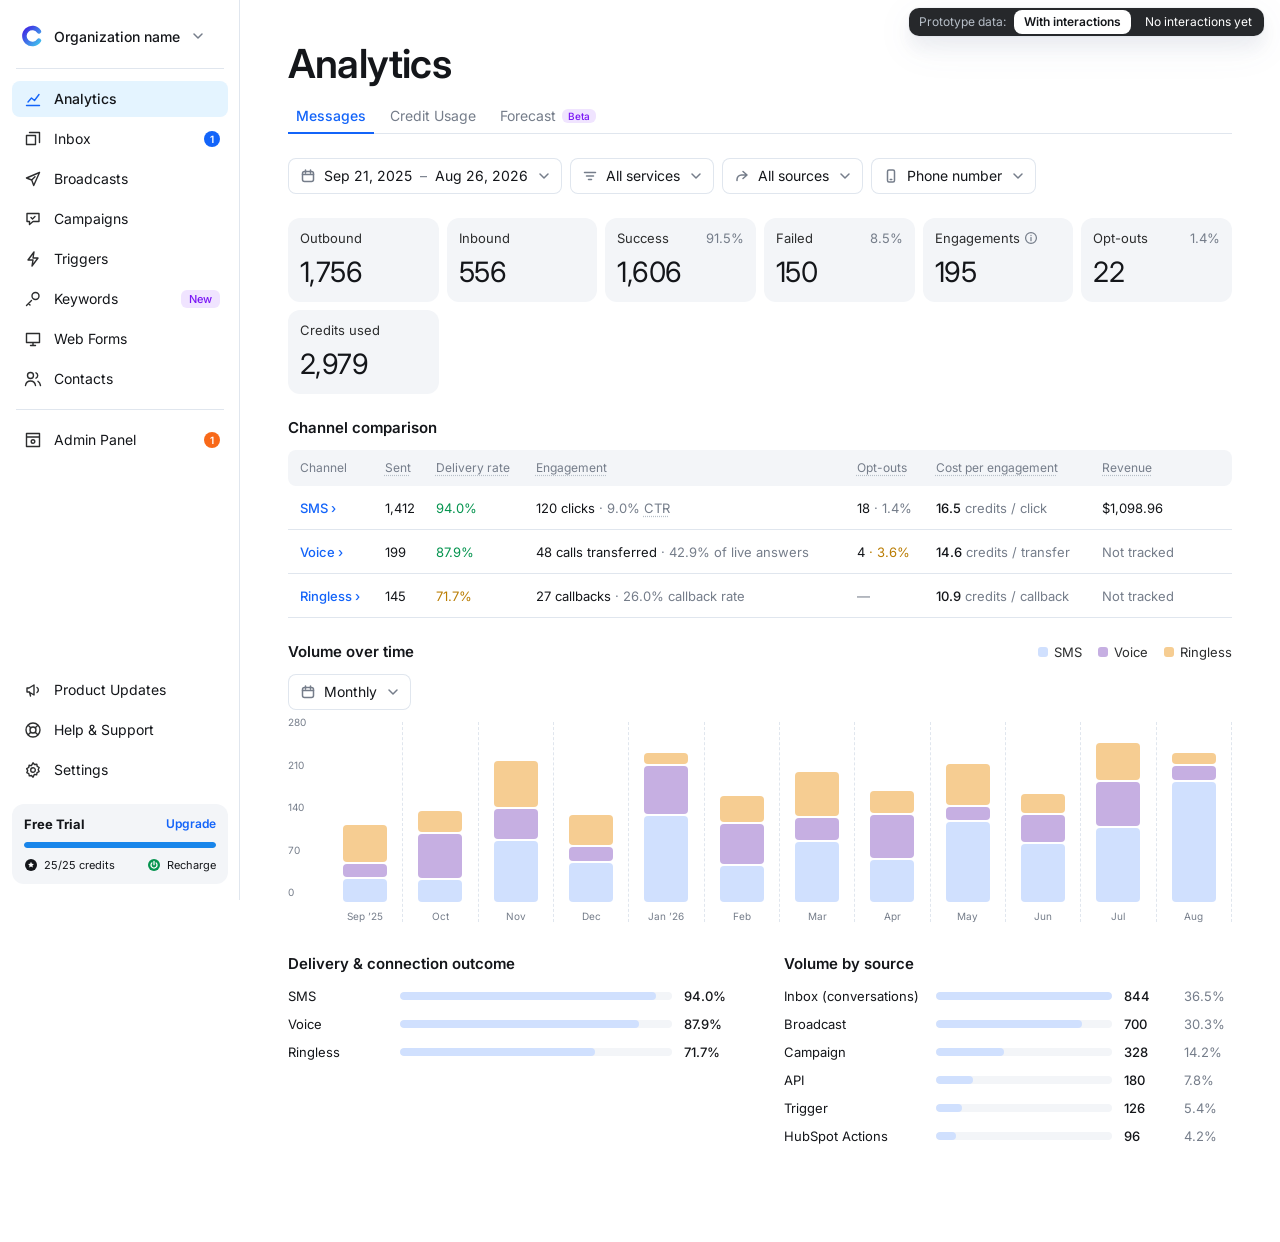
==== commit 581a6391: "Publish prototypes on GitHub Pages with a hub page and short links - index.html: hub page with a car" ====
--- a/CallLoop-Analytics-Prototype.html
+++ b/CallLoop-Analytics-Prototype.html
@@ -8,11 +8,28 @@
 <link href="https://fonts.googleapis.com/css2?family=Inter:wght@400;500;600&display=swap" rel="stylesheet">
 <style>
 :root{
-  --blue1:#1364F9;--blue2:#1854EA;--blue3:#1885EA;--blue5:#E7EFFE;--blue6:#D0E0FE;
-  --black:#14161A;--text:#2C2D2E;--g1:#757D8A;--g2:#B7BFC8;--g3:#E0E6EE;--g4:#F3F5F8;
-  --aqua2:#E4F4FF;--ok:#05944F;--ok2:#026233;--ok3:#E7F6ED;--warn2:#BA7D04;--err:#E11900;
-  --purple1:#7A16F5;--purple3:#F0E4FF;--orange1:#F86919;
+  /* Call Loop design system — synced from Figma "00 Design System" (BOVX8Hmx1HfwwBeDwOcZQL), 2026-10-19. Source of truth: design-system/tokens.css */
+  /* Primary */
+  --blue1:#1364F9;--blue2:#1854EA;--blue3:#1885EA;--blue4:#1362AC;--blue5:#E7EFFE;--blue6:#D0E0FE;
+  --blue1-dis:rgba(19,100,249,.4);--blue3-dis:rgba(24,133,234,.4);
+  --black:#14161A;--white:#FFFFFF;--g1:#757D8A;--g2:#B7BFC8;--g3:#E0E6EE;--g4:#F3F5F8;
+  --g2-dis:rgba(183,191,200,.45);--g2-light:rgba(183,191,200,.3);
+  --text:#2C2D2E; /* not a Figma style — kept for existing prototype usage */
+  /* Secondary */
+  --purple1:#7A16F5;--purple2:#C6AFE2;--purple3:#F0E4FF;--aqua1:#A4C5DB;--aqua2:#E4F4FF;
+  --orange1:#F86919;--orange2:#D6BAAA;--orange3:#FFEEE4;
+  /* States */
+  --ok:#05944F;--ok2:#026233;--ok3:#E7F6ED;--notify1:#2E9AE4;--notify2:#E6F7FF;
+  --warn1:#FFC043;--warn2:#BA7D04;--warn3:#855A04;--warn4:#FFF8E9;--err:#E11900;--err2:#A11200;--err3:#FFF1F0;
+  /* Gradients */
+  --grad1:linear-gradient(180deg,#F3F5F8 0%,#EEF5FF 100%);--grad2:linear-gradient(270deg,#F3F5F8 60%,rgba(243,245,248,.8) 100%);--grad3:#E7EFFE;
+  /* Effects */
   --shadow1:0 0 2px rgba(83,102,137,.2),0 12px 16px rgba(83,102,137,.08),0 10px 40px rgba(83,102,137,.08);
+  --shadow2:0 4px 8px -2px rgba(27,46,94,.04);
+  --shadow3:0 0 2px rgba(83,102,137,.2),0 10px 20px rgba(83,102,137,.05),0 30px 50px rgba(83,102,137,.1);
+  /* Shape */
+  --r-xs:4px;--r:8px;
+  --font:Inter,system-ui,-apple-system,"Segoe UI",sans-serif;
 }
 *{box-sizing:border-box}
 body{margin:0;font-family:Inter,system-ui,-apple-system,"Segoe UI",sans-serif;color:var(--black);background:#fff;-webkit-font-smoothing:antialiased}
@@ -105,7 +122,7 @@
 .hint{cursor:help;text-decoration:underline dotted var(--g2);text-underline-offset:3px}
 
 /* Tables */
-.tbl{overflow-x:auto}
+.tbl{position:relative;overflow-x:auto}
 table{width:100%;border-collapse:separate;border-spacing:0;font-size:13px;line-height:16px}
 th{height:36px;padding:0 8px;background:var(--g4);color:var(--g1);font-weight:400;font-size:12px;text-align:left;white-space:nowrap}
 th:first-child{padding-left:12px;border-radius:8px 0 0 8px}
@@ -137,6 +154,7 @@
 .track{display:flex}
 .col{flex:1 0 0;min-width:0;position:relative;display:flex;flex-direction:column;align-items:center;gap:8px;border-right:1px dashed var(--g3)}
 .scroll.x .col{flex:1 0 56px}
+.scroll.x.fcx .col{flex:1 0 0}
 .bararea{height:180px;width:100%;display:flex;flex-direction:column;justify-content:flex-end;align-items:center}
 .col:hover .bararea{background:var(--g4)}
 .stack{width:72%;max-width:44px;display:flex;flex-direction:column-reverse;gap:2px}
@@ -171,14 +189,149 @@
 .fl{font-size:10px;line-height:12px;color:var(--g1);text-align:center}
 .fempty{align-self:stretch;width:100%;max-width:260px;margin:4px 12px 0;padding:12px;border-radius:12px;background:#fff;border:1px dashed var(--g2);display:flex;flex-direction:column;align-items:center;justify-content:center;gap:6px;text-align:center}
 .fempty b{font-size:14px;line-height:20px}
+.fcol.wide{flex-grow:2}
+.fplot{overflow-x:auto;padding-bottom:4px}
 .fempty span{font-size:12px;line-height:16px;color:var(--g1)}
 .btn-sb{margin-top:4px;height:32px;padding:8px 12px;border-radius:8px;background:var(--blue5);color:var(--blue1);font-size:14px;line-height:16px;font-weight:600;text-decoration:none;white-space:nowrap}
 .btn-sb:hover{background:var(--blue6);color:var(--blue1)}
+.fempty .btn-sb{height:auto;white-space:normal;text-align:center}
+
+/* Forecast */
+.tab .new{margin-left:6px;padding:1px 6px;font-size:10px;line-height:12px;vertical-align:1px}
+.fnote{display:flex;align-items:flex-start;gap:8px;margin:0;font-size:13px;line-height:20px;color:var(--g1)}
+.fnote svg{flex:none;margin-top:3px}
+.fnote b{font-weight:500;color:var(--black)}
+.stat .sub{display:block;margin-top:-6px;font-size:12px;line-height:16px;color:var(--g1)}
+.stat .sub + .sub{margin-top:-8px}
+.stat .up{color:var(--ok)}.stat .down{color:var(--warn2)}.stat .warn{color:var(--warn2)}
+.alert{display:flex;align-items:center;gap:12px;flex-wrap:wrap;padding:12px 16px;border-radius:12px;font-size:14px;line-height:20px}
+.alert svg{flex:none}
+.alert p{flex:1 1 320px;margin:0}
+.alert.warn{background:var(--warn4);color:var(--warn3)}
+.alert.info{background:var(--notify2);color:var(--black)}
+.alert .acts{display:flex;align-items:center;gap:12px}
+.btn-p{height:32px;padding:8px 12px;border-radius:8px;background:var(--blue1);color:#fff;font-size:14px;line-height:16px;font-weight:600;text-decoration:none;white-space:nowrap}
+.btn-p:hover{background:var(--blue2);color:#fff}
+.pill{display:inline-block;padding:2px 8px;border-radius:6px;font-size:12px;line-height:16px;font-weight:500}
+.pill.hi{background:var(--ok3);color:var(--ok2)}
+.pill.md{background:var(--blue5);color:var(--blue2)}
+.pill.lo{background:var(--warn4);color:var(--warn3)}
+tr.tot td{font-weight:600;border-bottom:0}
+.fcx .track{align-items:stretch}
+.fzone{display:flex;flex-direction:column;min-width:0}
+.fzone.fut{border-left:1.5px dashed var(--blue1)}
+.zl{height:16px;padding-left:6px;font-size:10px;line-height:12px;color:var(--g1);white-space:nowrap}
+.fzone.fut .zl{color:var(--blue1);font-weight:600}
+.zcols{flex:1;display:flex}
+.fcx .bararea{position:relative}
+.seg.fut{background-image:repeating-linear-gradient(135deg,rgba(20,22,26,.13) 0 1.5px,transparent 1.5px 5px)}
+.seg.usual{outline:1px dashed var(--blue1);outline-offset:-1px}
+.whisk{position:absolute;left:50%;width:1.5px;background:var(--g1);transform:translateX(-50%)}
+.whisk::before,.whisk::after{content:"";position:absolute;left:-4px;width:9.5px;height:1.5px;background:var(--g1)}
+.whisk::before{top:0}.whisk::after{bottom:0}
+.legend .lg-f{width:14px;height:10px;background-color:var(--g3);background-image:repeating-linear-gradient(135deg,rgba(20,22,26,.25) 0 1.5px,transparent 1.5px 5px)}
+.legend .lg-w{width:9px;height:12px;border-radius:0;background:linear-gradient(var(--g1),var(--g1)) center/1.5px 100% no-repeat,linear-gradient(var(--g1),var(--g1)) top/100% 1.5px no-repeat,linear-gradient(var(--g1),var(--g1)) bottom/100% 1.5px no-repeat}
+.ctip em{font-style:normal;color:var(--g2)}
+.sec{display:flex;flex-direction:column;gap:12px}
+.sec-h{display:flex;justify-content:space-between;align-items:baseline;gap:4px 16px;flex-wrap:wrap}
+.sec-h p{margin:0;font-size:12px;line-height:16px;color:var(--g1)}
+.divsec{margin-top:16px;padding-top:32px;border-top:1px solid var(--g3)}
+.hl{display:grid;grid-template-columns:repeat(auto-fit,minmax(220px,1fr));gap:8px}
+.hlc{padding:12px 14px;border-radius:12px;box-shadow:inset 0 0 0 1px var(--g3);display:flex;flex-direction:column;gap:4px}
+.hlc span{font-size:12px;line-height:16px;font-weight:500;color:var(--blue1)}
+.hlc p{margin:0;font-size:13px;line-height:20px}
+.hlc b,.gfoot b,.plan b{font-weight:600}
+.growth{display:grid;grid-template-columns:repeat(auto-fit,minmax(240px,1fr));gap:8px}
+.gcard{padding:12px 14px;border-radius:12px;box-shadow:inset 0 0 0 1px var(--g3);display:flex;flex-direction:column;gap:6px;min-width:0}
+.glab{display:flex;justify-content:space-between;gap:8px;font-size:13px;line-height:16px;color:var(--text)}
+.glab .muted{font-size:12px}
+.gval{font-size:22px;line-height:28px;letter-spacing:-.4px}
+.gval .muted{font-size:13px;letter-spacing:0}
+.gd{font-size:12px;line-height:16px;color:var(--g1)}
+.gd .up{color:var(--ok)}.gd .down{color:var(--warn2)}
+.gcard svg{margin:6px 0 2px}
+.gfoot{font-size:12px;line-height:16px;color:var(--text)}
+.plan{padding:16px;border-radius:12px;box-shadow:inset 0 0 0 1px var(--g3);display:flex;flex-direction:column;gap:12px}
+.plan p{margin:0;font-size:13px;line-height:20px}
+.pbar{display:flex;gap:2px;height:10px;border-radius:5px;background:var(--g4);overflow:hidden}
+.pbar span{display:block;height:100%;background:var(--blue1)}
+.pbar .over{background:var(--warn1)}
+.pleg{display:flex;flex-wrap:wrap;gap:4px 16px;font-size:12px;line-height:16px;color:var(--text)}
+.pleg span{display:inline-flex;align-items:center;gap:6px}
+.pleg i{width:10px;height:10px;border-radius:3px;display:inline-block}
+.plan .acts{display:flex;align-items:center;gap:16px;flex-wrap:wrap}
+.phead{display:flex;flex-direction:column;gap:10px}
+.phead .glab{width:100%}
+.plink{font-size:14px;line-height:16px;font-weight:500;text-decoration:none}
+.plan .pnote{font-size:12px;line-height:16px}
+.segc{display:inline-flex;align-self:flex-start;padding:2px;border-radius:8px;background:var(--g4)}
+.segc button{height:28px;padding:0 12px;border:0;border-radius:6px;background:transparent;font-size:13px;color:var(--g1);cursor:pointer}
+.segc button[aria-pressed="true"]{background:#fff;color:var(--black);font-weight:500;box-shadow:var(--shadow2),0 0 0 1px var(--g3)}
+.segc button:focus-visible{outline:2px solid var(--blue1);outline-offset:1px}
+.tiers{display:flex;flex-wrap:wrap;gap:6px}
+.tier{min-width:52px;padding:6px 8px;border-radius:8px;box-shadow:inset 0 0 0 1px var(--g3);display:inline-flex;flex-direction:column;align-items:center;gap:2px;font-size:13px;line-height:16px;font-weight:500}
+.tier small{font-size:10px;line-height:12px;font-weight:400;color:var(--g1)}
+.tier.below{color:var(--g2)}
+.tier.cur{box-shadow:inset 0 0 0 1.5px var(--g1)}
+.tier.rec{background:var(--blue5);box-shadow:inset 0 0 0 1.5px var(--blue1);color:var(--blue1)}
+.tier.rec small{color:var(--blue1)}
+.how{border-radius:12px;box-shadow:inset 0 0 0 1px var(--g3)}
+.how > button{width:100%;padding:14px 16px;display:flex;align-items:center;justify-content:space-between;gap:12px;border:0;background:transparent;font-size:14px;line-height:20px;font-weight:600;cursor:pointer;text-align:left}
+.how > button:focus-visible{outline:2px solid var(--blue1);outline-offset:-2px;border-radius:12px}
+.how > button[aria-expanded="true"] .chev{transform:rotate(180deg)}
+.how dl{margin:0;padding:0 16px 16px;display:grid;grid-template-columns:minmax(140px,200px) minmax(0,1fr);gap:10px 24px;font-size:13px;line-height:20px}
+.how dt{color:var(--g1)}
+.how dd{margin:0}
+
+/* Plan modals */
+button.btn-sb,button.btn-p,button.plink{border:0;cursor:pointer;font-family:inherit}
+button.plink{padding:0;background:transparent;color:var(--blue1)}
+button.plink:hover{color:var(--blue2)}
+.ovl{position:fixed;inset:0;z-index:70;background:rgba(20,22,26,.2);display:flex;justify-content:center;align-items:flex-start;padding:40px 16px;overflow-y:auto}
+.dlg{width:900px;max-width:100%;padding:28px 32px;background:#fff;border-radius:20px;box-shadow:var(--shadow1);display:flex;flex-direction:column;gap:20px;outline:none}
+.dlg.pay{width:780px}
+.dtop{display:flex;align-items:center;gap:24px}
+.dtop h2{margin:0;font-size:20px;line-height:24px;letter-spacing:-.4px;font-weight:600}
+.dtop .xbtn{margin-left:auto}
+.xbtn{width:32px;height:32px;padding:0;border:0;border-radius:8px;background:transparent;color:var(--g1);display:inline-flex;align-items:center;justify-content:center;cursor:pointer}
+.xbtn:hover{color:var(--black);background:var(--g4)}
+.xbtn:focus-visible,.ropt:focus-within,.steps .n:focus-visible,.btn:focus-visible{outline:2px solid var(--blue1);outline-offset:1px}
+.dsub{margin:-8px 0 0;font-size:14px;line-height:20px;color:var(--text)}
+.dsub b{font-weight:600}
+tr.bestrow td{background:var(--ok3)}
+tr.bestrow td:first-child{border-radius:8px 0 0 8px}
+tr.bestrow td:last-child{border-radius:0 8px 8px 0}
+.pill.gr{background:var(--g3);color:var(--text)}
+.save{padding:2px 6px;border-radius:6px;background:var(--ok3);color:var(--ok);font-size:12px;line-height:16px;font-weight:500;white-space:nowrap}
+.steps{display:flex;align-items:center;gap:8px;font-size:14px;line-height:16px;font-weight:500;color:var(--blue1)}
+.steps .n{width:24px;height:24px;padding:0;border:0;border-radius:6px;background:var(--blue1);color:#fff;display:inline-flex;align-items:center;justify-content:center;font-size:13px;font-weight:600}
+.steps button.n{cursor:pointer}.steps button.n:hover{background:var(--blue2)}
+.paygrid{display:grid;grid-template-columns:minmax(0,1fr) 220px;gap:24px;align-items:start}
+.flab{display:block;margin-bottom:8px;font-size:12px;line-height:16px;color:var(--g1)}
+.ropt{display:flex;align-items:center;gap:8px;min-height:32px;margin-bottom:8px;padding:6px 12px;border-radius:8px;box-shadow:inset 0 0 0 1px var(--g3);font-size:14px;line-height:20px;cursor:pointer}
+.ropt:hover{box-shadow:inset 0 0 0 1px var(--g2)}
+.ropt input{flex:none;width:16px;height:16px;margin:0 4px 0 0;accent-color:var(--blue1);cursor:pointer}
+.ropt b{margin-left:8px;font-weight:600}
+.ropt .muted{margin-left:-4px}
+.cardsel{display:flex;align-items:center;gap:10px;height:40px;padding:0 12px;border-radius:8px;box-shadow:inset 0 0 0 1px var(--g3);font-size:14px;line-height:16px}
+.visa{width:32px;height:20px;border-radius:3px;box-shadow:inset 0 0 0 1px var(--g3);display:inline-flex;align-items:center;justify-content:center;font-size:9px;font-weight:700;font-style:italic;color:#1A1F71}
+.dpanel{padding:16px;border-radius:16px;background:var(--g4);display:flex;flex-direction:column;gap:12px;font-size:14px;line-height:20px}
+.dpanel .dt{font-weight:600}
+.dpanel .r{display:flex;justify-content:space-between;gap:12px;color:var(--g1)}
+.dpanel .r b{color:var(--black);font-weight:500;text-align:right}
+.dpanel .tot,.dpanel .tot b{color:var(--black);font-weight:600}
+.dpanel hr{width:100%;margin:0;border:0;border-top:1px solid var(--g3)}
+.dpanel small{margin-top:-10px;font-size:11px;line-height:14px}
+.dact{display:flex;gap:12px;margin-top:4px}
+.btn{height:40px;padding:0 16px;display:inline-flex;align-items:center;border:0;border-radius:8px;font-size:14px;line-height:16px;font-weight:600;cursor:pointer}
+.btn.primary{background:var(--blue1);color:#fff}.btn.primary:hover{background:var(--blue2)}
+.btn.secondary{background:var(--g2-light);color:var(--black)}.btn.secondary:hover{background:var(--g3)}
+.toast{position:fixed;left:50%;bottom:24px;transform:translateX(-50%);z-index:80;padding:10px 14px;border-radius:10px;background:rgba(20,22,26,.92);color:#fff;font-size:14px;line-height:20px;white-space:nowrap;box-shadow:var(--shadow1)}
 
 /* Prototype switch */
-.proto{position:fixed;right:16px;bottom:16px;z-index:60;display:flex;align-items:center;gap:4px;padding:4px 4px 4px 12px;border-radius:12px;background:rgba(20,22,26,.92);color:#fff;font-size:12px;line-height:16px;box-shadow:var(--shadow1)}
+.proto{position:fixed;right:16px;top:8px;z-index:60;display:flex;align-items:center;gap:4px;padding:2px 2px 2px 10px;border-radius:10px;background:rgba(20,22,26,.92);color:#fff;font-size:12px;line-height:16px;box-shadow:var(--shadow1)}
 .proto span{margin-right:4px;color:#B7BFC8}
-.proto button{height:28px;padding:0 10px;border:0;border-radius:8px;background:transparent;color:#fff;font-size:12px;cursor:pointer}
+.proto button{height:24px;padding:0 10px;border:0;border-radius:8px;background:transparent;color:#fff;font-size:12px;cursor:pointer}
 .proto button[aria-pressed="true"]{background:#fff;color:var(--black);font-weight:600}
 
 @media (max-width:800px){
@@ -190,6 +343,16 @@
   .presets{width:auto;flex-direction:row;flex-wrap:wrap;box-shadow:inset 0 -1px 0 var(--g3)}
   .calpop .month + .month{display:none}
   .two{grid-template-columns:minmax(0,1fr)}
+  .scroll{overflow-x:auto}
+  .col{min-width:44px}
+  .scroll.x.fcx .col{min-width:0}
+  .fempty{margin:4px 0 0;padding:10px 8px}
+  .fempty .btn-sb{padding:6px 8px;font-size:13px}
+  .how dl{grid-template-columns:minmax(0,1fr);gap:2px}
+  .dlg{padding:24px 16px}
+  .dtop{flex-wrap:wrap;gap:12px}
+  .paygrid{grid-template-columns:minmax(0,1fr)}
+  .how dd{margin-bottom:10px}
   .proto span{display:none}
 }
 </style>
@@ -223,7 +386,11 @@
     left: '<svg width="14" height="14" viewBox="0 0 16 16" fill="none" stroke="currentColor" stroke-width="1.6" stroke-linecap="round" stroke-linejoin="round" aria-hidden="true"><path d="M10 4L6 8l4 4"/></svg>',
     right: '<svg width="14" height="14" viewBox="0 0 16 16" fill="none" stroke="currentColor" stroke-width="1.6" stroke-linecap="round" stroke-linejoin="round" aria-hidden="true"><path d="M6 4l4 4-4 4"/></svg>',
     eye: '<svg width="18" height="18" viewBox="0 0 18 18" fill="none" stroke="currentColor" stroke-width="1.4" aria-hidden="true"><path d="M1.5 9S4.2 4 9 4s7.5 5 7.5 5-2.7 5-7.5 5-7.5-5-7.5-5z"/><circle cx="9" cy="9" r="2.2"/></svg>',
-    info: '<svg width="14" height="14" viewBox="0 0 16 16" fill="none" stroke="currentColor" stroke-width="1.4" stroke-linecap="round" aria-hidden="true"><circle cx="8" cy="8" r="6.2"/><path d="M8 7.3v3.7M8 5v.1"/></svg>'
+    info: '<svg width="14" height="14" viewBox="0 0 16 16" fill="none" stroke="currentColor" stroke-width="1.4" stroke-linecap="round" aria-hidden="true"><circle cx="8" cy="8" r="6.2"/><path d="M8 7.3v3.7M8 5v.1"/></svg>',
+    trend: '<svg width="16" height="16" viewBox="0 0 16 16" fill="none" stroke="#757D8A" stroke-width="1.5" stroke-linecap="round" stroke-linejoin="round" aria-hidden="true"><path d="M2.5 11.5l3.5-3.5 2.5 2 5-5.5M10 4.5h3.5V8"/></svg>',
+    bcast: '<svg width="16" height="16" viewBox="0 0 16 16" fill="none" stroke="#757D8A" stroke-width="1.5" stroke-linecap="round" stroke-linejoin="round" aria-hidden="true"><path d="M13.5 2.5l-11 4.8 4.5 1.7 1.7 4.5zM7 9l3-3"/></svg>',
+    warn: '<svg width="20" height="20" viewBox="0 0 20 20" fill="none" stroke="#BA7D04" stroke-width="1.6" stroke-linecap="round" stroke-linejoin="round" aria-hidden="true"><path d="M10 3L1.8 17h16.4z"/><path d="M10 8.5v3.8M10 14.6v.1"/></svg>',
+    note: '<svg width="20" height="20" viewBox="0 0 20 20" fill="none" stroke="#2E9AE4" stroke-width="1.6" stroke-linecap="round" aria-hidden="true"><circle cx="10" cy="10" r="7.5"/><path d="M10 9v5M10 6.2v.1"/></svg>'
   };
 
   /* ---------- shared data ---------- */
@@ -263,9 +430,20 @@
     phones: [],
     gran: {},
     open: null,
-    q: ''
+    q: '',
+    fh: '30',
+    fb: '90',
+    fbc: 'sched',
+    fnew: false,
+    how: false,
+    pcyc: 'monthly',
+    modal: null, // 'compare' | 'pay'
+    mcyc: 'monthly',
+    pay: null, // { c, cyc }
+    perMonth: 0,
+    toast: ''
   };
-  const PAGES = ['messages', 'credits', 'sms', 'voice', 'ringless'];
+  const PAGES = ['messages', 'credits', 'forecast', 'sms', 'voice', 'ringless'];
   let DD = {};
 
   function factors() {
@@ -355,7 +533,8 @@
     return '<div class="stats">' + list.map((s) =>
       '<div class="stat"><div class="top"><span class="lab">' + esc(s.label) +
       (s.tip ? '<span class="tip" tabindex="0" role="img" aria-label="' + esc(s.tip) + '">' + IC.info + '<span class="tb">' + esc(s.tip) + '</span></span>' : '') +
-      '</span>' + (s.pct ? '<span class="muted">' + s.pct + '</span>' : '') + '</div><span class="val">' + s.value + '</span></div>'
+      '</span>' + (s.pct ? '<span class="muted">' + s.pct + '</span>' : '') + '</div><span class="val">' + s.value + '</span>' +
+      (s.sub || []).map((x) => '<span class="sub">' + x + '</span>').join('') + '</div>'
     ).join('') + '</div>';
   }
 
@@ -434,11 +613,11 @@
             '<div class="fbar" style="height:' + h.toFixed(1) + 'px;padding-top:' + (inside ? 10 : 0) + 'px">' + (inside ? label : '') + '</div></div>';
         }).join('');
       }
-      return '<div class="fcol"><div class="farea" style="height:' + plotH + 'px">' + inner + '</div><span class="fl">' + esc(st.label) + '</span></div>';
+      return '<div class="fcol' + (st.empty ? ' wide' : '') + '"><div class="farea" style="height:' + plotH + 'px">' + inner + '</div><span class="fl">' + esc(st.label) + '</span></div>';
     }).join('');
     const aria = title + ': ' + stages.map((s) => s.label + ' ' + (s.empty ? s.empty.title : s.bars.map((b) => b.n).join(' and '))).join(', ');
     return '<section class="funnel"><div class="fhead"><h3 class="h3">' + esc(title) + '</h3>' + (caption ? '<p>' + esc(caption) + '</p>' : '') + '</div>' +
-      '<div class="plot" role="img" aria-label="' + esc(aria) + '"><div class="yax" aria-hidden="true" style="height:' + plotH + 'px">' + ticks.map((t) => '<span>' + t + '</span>').join('') + '</div><div class="fcols">' + cols + '</div></div></section>';
+      '<div class="plot fplot" role="img" aria-label="' + esc(aria) + '"><div class="yax" aria-hidden="true" style="height:' + plotH + 'px">' + ticks.map((t) => '<span>' + t + '</span>').join('') + '</div><div class="fcols" style="min-width:' + stages.reduce((a, st) => a + (st.empty ? 200 : st.bars.length * 80 + 16), 0) + 'px">' + cols + '</div></div></section>';
   }
 
   function table(head, rows, minW) {
@@ -483,7 +662,8 @@
 
   function tabs(active) {
     return '<nav class="tabs" aria-label="Analytics sections"><a class="tab' + (active === 'messages' ? ' on' : '') + '" href="#messages"' + (active === 'messages' ? ' aria-current="page"' : '') + '>Messages</a>' +
-      '<a class="tab' + (active === 'credits' ? ' on' : '') + '" href="#credits"' + (active === 'credits' ? ' aria-current="page"' : '') + '>Credit Usage</a></nav>';
+      '<a class="tab' + (active === 'credits' ? ' on' : '') + '" href="#credits"' + (active === 'credits' ? ' aria-current="page"' : '') + '>Credit Usage</a>' +
+      '<a class="tab' + (active === 'forecast' ? ' on' : '') + '" href="#forecast"' + (active === 'forecast' ? ' aria-current="page"' : '') + '>Forecast<span class="new">Beta</span></a></nav>';
   }
 
   function detailHeader(title) {
@@ -519,7 +699,7 @@
       { label: 'Inbound', value: n(base.inb) },
       { label: 'Success', value: n(base.ok), pct: pctS(base.ok / base.out) },
       { label: 'Failed', value: n(base.fail), pct: pctS(base.fail / base.out) },
-      { label: 'Engagements', value: n(base.eng), tip: 'Link clicks (SMS) + calls transferred (Voice) + callbacks (Ringless)' },
+      { label: 'Engagements', value: S.empty ? '0' : n(base.eng), tip: 'Link clicks (SMS) + calls transferred (Voice) + callbacks (Ringless)' },
       { label: 'Opt-outs', value: n(base.opt), pct: base.opt == null ? '' : pctS(base.opt / base.ok) },
       { label: 'Credits used', value: n(base.cred) }
     ];
@@ -541,10 +721,10 @@
         '<a class="chl" href="' + href[c.id] + '">' + c.label + ' ›</a>',
         n(c.out),
         '<span style="color:' + (c.r >= 0.85 ? '#05944F' : '#BA7D04') + '">' + c.rate + '</span>',
-        n(c.eng) + ' ' + c.engUnit + ' <span class="muted">· ' + pctS(c.eng / c.engBase) + ' ' + engLabel + '</span>',
+        (S.empty ? '0' : n(c.eng)) + ' ' + c.engUnit + ' <span class="muted">· ' + pctS(S.empty ? 0 : c.eng / c.engBase) + ' ' + engLabel + '</span>',
         c.opt == null ? '<span class="muted" aria-label="Not available">—</span>' : n(c.opt) + ' <span style="color:' + (optRate > 0.03 ? '#BA7D04' : '#757D8A') + '">· ' + pctS(optRate) + '</span>',
-        '<span style="font-weight:500">' + (c.cred / c.eng).toFixed(1) + '</span> <span class="muted">credits / ' + c.cpeUnit + '</span>',
-        c.rev == null ? '<span class="muted">Not tracked</span>' : money(c.rev * f),
+        S.empty ? '<span class="muted" aria-label="Not available yet">—</span>' : '<span style="font-weight:500">' + (c.cred / c.eng).toFixed(1) + '</span> <span class="muted">credits / ' + c.cpeUnit + '</span>',
+        c.rev == null ? '<span class="muted">Not tracked</span>' : money(S.empty ? 0 : c.rev * f),
         '<a class="eye" href="' + href[c.id] + '" aria-label="View ' + c.label + ' details">' + IC.eye + '</a>'
       ];
     });
@@ -747,19 +927,613 @@
                 CB.filter((x) => S.src === 'all' || x.id === S.src).map((x) => [esc(x.label), fmt(x.n * f), fmt(x.n * f), '1.00']), 600)) + '</section>';
   }
 
+  /* ---------- forecast model ---------- */
+  const WDS = ['Sun','Mon','Tue','Wed','Thu','Fri','Sat'];
+  const dOff = (o) => new Date(TODAY.getFullYear(), TODAY.getMonth(), TODAY.getDate() + o);
+  const offOf = (d) => Math.round((d - TODAY) / 864e5);
+  const fmtS = (d) => MS[d.getMonth()] + ' ' + d.getDate();
+  const CHS = ['sms', 'voice', 'ringless'];
+  const CH_LABEL = { sms: 'SMS', voice: 'Voice', ringless: 'Ringless' };
+  const CH_UNIT = { sms: 'clicks', voice: 'transfers', ringless: 'callbacks' };
+  const FC = {
+    balance: 14021,
+    credit: { sms: 1.35, voice: 3.6, ringless: 2 },
+    // engagements per message sent: SMS clicks, Voice transfers, Ringless callbacks
+    eng: { sms: 0.94 * 0.085, voice: 0.879 * 0.563 * 0.43, ringless: 0.717 * 0.26 },
+    revPerClick: 9.16,
+    engTrend: 0.015, // engagement rates improve ~1.5% a month
+    accuracy: 0.962, // last full month: forecast ÷ actual revenue
+    plan: { line: 'Pro', cycle: 'monthly', credits: 2500 }, // credits a month
+    usualPerWeek: 175,
+    newDays: 9,
+    flows: [
+      { id: 'camp', perDay: 18, trend: 0.06, spread: 0.15, mix: { sms: 0.7, voice: 0.15, ringless: 0.15 }, basis: '3 active campaigns · ~125 new enrollments a week',
+        items: [['New lead nurture', 0.5], ['Abandoned cart', 0.3], ['Post-purchase review', 0.2]] },
+      { id: 'trig', perDay: 12, trend: 0.12, spread: 0.25, mix: { sms: 0.8, voice: 0.2, ringless: 0 }, basis: '2 active triggers · ~85 webhook events a week',
+        items: [['Shopify: order created', 0.65], ['Calendly: booking made', 0.35]] },
+      { id: 'other', perDay: 26, trend: 0.03, spread: 0.2, mix: { sms: 0.85, voice: 0.15, ringless: 0 }, basis: 'Inbox replies, API, keywords, web forms, Zapier, HubSpot' }
+    ],
+    scheduled: [
+      { name: 'Labor Day sale', date: new Date(2026, 8, 4), ch: 'sms', n: 520 },
+      { name: 'September newsletter', date: new Date(2026, 8, 10), ch: 'sms', n: 380 },
+      { name: 'Webinar reminder', date: new Date(2026, 8, 17), ch: 'sms', n: 240 },
+      { name: 'Open house drop', date: new Date(2026, 9, 7), ch: 'ringless', n: 220 },
+      { name: 'Fall promo call', date: new Date(2026, 8, 29), ch: 'voice', n: 180 },
+      { name: 'Black Friday early access', date: new Date(2026, 9, 21), ch: 'sms', n: 640 },
+      { name: 'Halloween offer', date: new Date(2026, 9, 29), ch: 'sms', n: 450 }
+    ]
+  };
+  // Pro plans: c = credits a month (annual plans get c × 12 a year), m = monthly price, a = annual price, x = price per extra credit
+  const PRO = [
+    { c: 250, m: 15, a: 151, x: 0.045 }, { c: 500, m: 25, a: 252, x: 0.04 }, { c: 1000, m: 49, a: 504, x: 0.035 },
+    { c: 2500, m: 99, a: 1008, x: 0.0325 }, { c: 5000, m: 179, a: 1812, x: 0.0315 }, { c: 7500, m: 249, a: 2520, x: 0.031 },
+    { c: 10000, m: 329, a: 3324, x: 0.03 }, { c: 25000, m: 749, a: 7560, x: 0.0295 }, { c: 35000, m: 1049, a: 10584, x: 0.0285 },
+    { c: 50000, m: 1499, a: 15120, x: 0.028 }
+  ];
+  const kfmt = (v) => v >= 1000 ? Number((v / 1000).toFixed(1)) + 'K' : String(Math.round(v));
+  const usd = (v) => Math.abs(v - Math.round(v)) < 0.005 ? '$' + fmt(v) : money(v);
+  const cents = (v) => Number((v * 100).toFixed(2)) + '¢';
+  const proTier = (c) => PRO.find((t) => t.c === c);
+  const planName = (t, cyc) => 'Pro ' + (cyc === 'annual' ? 'Annual ' + kfmt(t.c * 12) : 'Monthly ' + kfmt(t.c));
+  // Monthly-equivalent cost of covering `perMonth` credits on a plan: plan price + extra credits at that plan's rate
+  function planCost(t, cyc, perMonth) {
+    const price = cyc === 'annual' ? t.a / 12 : t.m;
+    const extra = Math.max(0, perMonth - t.c);
+    return { t, cyc, price, extra, extraCost: extra * t.x, total: price + extra * t.x };
+  }
+  // Cheapest option; within $1, prefer the bigger plan (more room to grow)
+  // Plans we may suggest: bigger than the current one, or the same one billed annually instead of monthly
+  function upgrades(perMonth, cycles) {
+    const cur = proTier(FC.plan.credits);
+    return cycles.flatMap((cyc) => PRO.filter((t) => t.c > cur.c || (t === cur && cyc === 'annual' && FC.plan.cycle === 'monthly')).map((t) => planCost(t, cyc, perMonth)));
+  }
+  function cheapest(opts) {
+    const min = Math.min(...opts.map((o) => o.total));
+    return opts.filter((o) => o.total <= min + 1).pop();
+  }
+
+  const FSER = [
+    { id: 'bc', label: 'Broadcasts', color: '#D0E0FE' },
+    { id: 'usual', label: 'Usual broadcasts', color: '#D0E0FE', cls: 'usual' },
+    { id: 'camp', label: 'Campaigns', color: '#C6AFE2' },
+    { id: 'trig', label: 'Triggers', color: '#F6CD92' },
+    { id: 'other', label: 'Inbox, API & other', color: '#A4C5DB' }
+  ];
+  // A shorter basis reacts faster to recent change: steeper trend, wider range
+  const BASIS = { 30: { level: 1.05, trend: 1.5, spread: 1.35 }, 90: { level: 1, trend: 1, spread: 1 }, 180: { level: 0.93, trend: 0.7, spread: 0.85 } };
+  const WK = [0.55, 1.1, 1.15, 1.1, 1.1, 1, 0.6]; // Sun..Sat, mean 0.943
+  const frnd = (o, j) => { const x = Math.sin(o * 12.9898 + j * 78.233) * 43758.5453; return x - Math.floor(x); };
+  const zero = () => ({ sms: 0, voice: 0, ringless: 0 });
+
+  // Messages per channel for each series on day `o` (0 = today, negative = history)
+  function fDay(o) {
+    const out = { bc: zero(), usual: zero(), camp: zero(), trig: zero(), other: zero() };
+    const wk = WK[dOff(o).getDay()] / 0.943;
+    if (o <= 0) {
+      if (S.fnew && o <= -FC.newDays) return out;
+      if (o <= -6 && (-o - 6) % 14 === 0) out.bc.sms = Math.round(280 + 140 * frnd(o, 9));
+      FC.flows.forEach((fl, j) => {
+        const v = fl.perDay * Math.pow(1 + fl.trend, o / 30) * wk * (0.75 + 0.5 * frnd(o, j));
+        CHS.forEach((c) => { out[fl.id][c] = v * fl.mix[c]; });
+      });
+      return out;
+    }
+    FC.scheduled.forEach((b) => { if (offOf(b.date) === o) out.bc[b.ch] += b.n; });
+    if (S.fnew) return out;
+    if (S.fbc === 'usual' && !FC.scheduled.some((b) => Math.abs(offOf(b.date) - o) <= 3)) out.usual.sms = FC.usualPerWeek / 7;
+    const B = BASIS[S.fb];
+    FC.flows.forEach((fl) => {
+      const v = fl.perDay * B.level * Math.pow(1 + fl.trend * B.trend, o / 30) * wk;
+      CHS.forEach((c) => { out[fl.id][c] = v * fl.mix[c]; });
+    });
+    return out;
+  }
+
+  function fSum(a, b) {
+    const t = {};
+    FSER.forEach((s) => { t[s.id] = zero(); });
+    for (let o = a; o <= b; o++) {
+      const d = fDay(o);
+      FSER.forEach((s) => CHS.forEach((c) => { t[s.id][c] += d[s.id][c]; }));
+    }
+    return t;
+  }
+
+  function fMet(ch, m, all) {
+    const chs = all || S.svc === 'all' ? CHS : [S.svc];
+    const k = (c) => m === 'messages' ? 1 : m === 'credits' ? FC.credit[c] : m === 'engagements' ? FC.eng[c] : (c === 'sms' ? FC.eng.sms * FC.revPerClick : 0);
+    return chs.reduce((a, c) => a + ch[c] * k(c), 0);
+  }
+
+  function fSpread(id) {
+    if (id === 'bc') return 0.03;
+    if (id === 'usual') return 0.35;
+    const h = +S.fh;
+    return FC.flows.find((x) => x.id === id).spread * BASIS[S.fb].spread * (h === 7 ? 0.8 : h === 90 ? 1.25 : 1);
+  }
+
+  function fTot(t, m, fut) {
+    let v = 0, lo = 0, hi = 0;
+    FSER.forEach((s) => {
+      const x = fMet(t[s.id], m);
+      const sp = fut ? fSpread(s.id) : 0;
+      v += x; lo += x * (1 - sp); hi += x * (1 + sp);
+    });
+    return { v, lo, hi };
+  }
+
+  // Days until the balance runs out at forecast pace (all channels); Infinity past a year
+  function fRunway() {
+    if (S.fnew) return null;
+    let left = FC.balance;
+    for (let o = 1; o <= 365; o++) {
+      const d = fDay(o);
+      FSER.forEach((s) => { left -= fMet(d[s.id], 'credits', true); });
+      if (left <= 0) return o;
+    }
+    return Infinity;
+  }
+
+  const fTrend = () => {
+    const tot = FC.flows.reduce((a, f) => a + f.perDay, 0);
+    return FC.flows.reduce((a, f) => a + f.perDay * f.trend, 0) / tot * BASIS[S.fb].trend;
+  };
+  const sgnPct = (r) => (r >= 0 ? '+' : '−') + Math.round(Math.abs(r) * 100) + '%';
+  const rr = (v) => v >= 1000 ? Math.round(v / 10) * 10 : Math.round(v);
+  const fv = (m, v) => (m === 'revenue' ? '$' : '') + fmt(v);
+  const niceMax = (v) => { if (!(v > 0)) return 4; const p = Math.pow(10, Math.floor(Math.log10(v))); return [1, 2, 2.5, 5, 10].find((x) => x * p >= v) * p; };
+  const shortN = (v, m) => (m === 'revenue' ? '$' : '') + (v >= 1000 ? (v / 1000).toFixed(1).replace(/\.0$/, '') + 'k' : fmt(v));
+  const swatch = (s) => '<i style="width:10px;height:10px;border-radius:3px;display:inline-block;flex:none;background:' + s.color + (s.cls ? ';outline:1px dashed var(--blue1);outline-offset:-1px' : '') + '"></i>';
+
+  function fBuckets(h) {
+    const res = [];
+    if (h === 7) {
+      for (let o = -13; o <= 7; o++) res.push({ a: o, b: o, fut: o > 0 });
+    } else {
+      const hw = h === 30 ? 12 : 13;
+      for (let k = hw - 1; k >= 0; k--) res.push({ a: -7 * k - 6, b: -7 * k, fut: false });
+      for (let o = 1; o <= h; o += 7) res.push({ a: o, b: Math.min(h, o + 6), fut: true });
+    }
+    return res;
+  }
+
+  function fChart(h) {
+    const m = 'credits';
+    const ser = FSER.filter((s) => s.id !== 'usual' || (S.fbc === 'usual' && !S.fnew));
+    const data = fBuckets(h).map((b) => {
+      const t = fSum(b.a, b.b);
+      return { b, tot: fTot(t, m, b.fut), vals: ser.map((s) => fMet(t[s.id], m)) };
+    });
+    const max = niceMax(Math.max(...data.map((d) => d.tot.hi)));
+    const H = 180;
+    const nH = data.filter((d) => !d.b.fut).length;
+    const sparse = data.length > 14;
+    const col = (d, i) => {
+      const a = dOff(d.b.a), z = dOff(d.b.b), days = d.b.b - d.b.a + 1;
+      const full = days === 1 ? WDS[a.getDay()] + ', ' + fmtS(a) : fmtS(a) + ' – ' + fmtS(z) + (days < 7 ? ' (' + days + ' days)' : '');
+      const show = !sparse || ((i - nH) % 2 + 2) % 2 === 0;
+      const segs = ser.map((s, j) => d.vals[j] > 0.05 * max / 100 ? '<div class="seg' + (d.b.fut ? ' fut' : '') + (s.cls ? ' ' + s.cls : '') + '" style="height:' + Math.max(1.5, d.vals[j] / max * H).toFixed(1) + 'px;background-color:' + s.color + '"></div>' : '').join('');
+      const wh = d.b.fut && d.tot.hi - d.tot.lo > 0 ? '<span class="whisk" style="bottom:' + (d.tot.lo / max * H).toFixed(1) + 'px;height:' + ((d.tot.hi - d.tot.lo) / max * H).toFixed(1) + 'px"></span>' : '';
+      const tip = '<div class="ctip"><strong>' + esc(full) + ' · ' + (d.b.fut ? 'Forecast' : 'Actual') + '</strong>' +
+        ser.map((s, j) => d.vals[j] >= 0.5 ? '<span>' + swatch(s) + esc(s.label) + ' - ' + fv(m, d.vals[j]) + '</span>' : '').join('') +
+        '<span>Total - ' + fv(m, d.tot.v) + (d.b.fut ? ' <em>(likely ' + fv(m, rr(d.tot.lo)) + '–' + fv(m, rr(d.tot.hi)) + ')</em>' : '') + '</span></div>';
+      return '<div class="col' + (i >= data.length - 4 ? ' flip' : '') + '"><div class="bararea">' + wh + '<div class="stack">' + segs + '</div></div><span class="xl">' + (show ? esc(days > 1 && days < 7 ? fmtS(a) + '–' + (z.getMonth() === a.getMonth() ? z.getDate() : fmtS(z)) : fmtS(a)) : '&nbsp;') + '</span>' + tip + '</div>';
+    };
+    const cols = data.map(col);
+    const titles = { credits: 'Credits used and forecast', messages: 'Messages sent and forecast', engagements: 'Engagements and forecast', revenue: 'Revenue and forecast' };
+    const ticks = [4, 3, 2, 1, 0].map((k) => shortN(max / 4 * k, m));
+    const minW = data.length * 26;
+    return '<section class="chart"><div class="chead"><h2 class="h3">' + titles[m] + '</h2><ul class="legend" aria-label="Legend">' +
+      ser.map((s) => '<li>' + swatch(s) + esc(s.label) + '</li>').join('') +
+      '<li><i class="lg-f"></i>Forecast</li><li><i class="lg-w"></i>Likely range</li></ul></div>' +
+      '<div class="plot"><div class="yax" aria-hidden="true" style="margin-top:11px">' + ticks.map((t) => '<span>' + t + '</span>').join('') + '</div>' +
+      '<div class="scroll x fcx"><div class="track" role="img" aria-label="' + esc(titles[m] + ': actual for the last ' + (h === 7 ? '14 days' : nH + ' weeks') + ', forecast for the next ' + h + ' days') + '" style="min-width:' + minW + 'px">' +
+      '<div class="fzone" style="flex:' + nH + ' 1 0"><div class="zl">Actual</div><div class="zcols">' + cols.slice(0, nH).join('') + '</div></div>' +
+      '<div class="fzone fut" style="flex:' + (data.length - nH) + ' 1 0"><div class="zl">Forecast →</div><div class="zcols">' + cols.slice(nH).join('') + '</div></div>' +
+      '</div></div></div></section>';
+  }
+
+  // Calendar months: 11 full months back, the current month (actual to date + forecast), 3 months ahead
+  function fMonths() {
+    // Long-range trend always includes usual broadcasts, or months with nothing scheduled yet would look like a drop
+    const keep = S.fbc;
+    S.fbc = 'usual';
+    const rows = [];
+    for (let k = -11; k <= 3; k++) {
+      const s = new Date(TODAY.getFullYear(), TODAY.getMonth() + k, 1);
+      const e = new Date(TODAY.getFullYear(), TODAY.getMonth() + k + 1, 0);
+      const a = offOf(s), b = offOf(e);
+      const t = fSum(a, b);
+      const fut = k > 0;
+      const ef = Math.pow(1 + FC.engTrend, (a + b) / 2 / 30);
+      const widen = fut ? 0.6 + 0.4 * k : 1;
+      const row = { k, d: s, fut, now: k === 0 };
+      ['messages', 'credits', 'engagements', 'revenue'].forEach((m) => {
+        const x = fTot(t, m, fut);
+        const f = m === 'engagements' || m === 'revenue' ? ef : 1;
+        row[m] = { v: x.v * f, lo: (x.v - (x.v - x.lo) * widen) * f, hi: (x.v + (x.hi - x.v) * widen) * f };
+      });
+      const e1 = row.engagements;
+      row.cpe = e1.v ? { v: row.credits.v / e1.v, lo: row.credits.v / e1.hi, hi: row.credits.v / e1.lo } : { v: 0, lo: 0, hi: 0 };
+      rows.push(row);
+    }
+    S.fbc = keep;
+    return rows;
+  }
+
+  const monLab = (d, yr) => MS[d.getMonth()] + (yr ? ' ’' + String(d.getFullYear()).slice(2) : '');
+
+  // Small line chart: actual solid, forecast dashed with a likely-range band
+  function trendLine(rows, key, f, label) {
+    const W = 280, H = 96, top = 8, bot = 20;
+    const n = rows.length;
+    const iL = rows.findIndex((r) => r.now) - 1; // last full month
+    const x = (i) => 6 + i * (W - 12) / (n - 1);
+    const max = Math.max(...rows.map((r) => r[key].hi)) * 1.08 || 1;
+    const y = (v) => top + (H - top - bot) * (1 - v / max);
+    const pt = (i, v) => x(i).toFixed(1) + ',' + y(v).toFixed(1);
+    const act = rows.slice(0, iL + 1).map((r, i) => pt(i, r[key].v)).join(' ');
+    const fc = rows.slice(iL).map((r, j) => pt(iL + j, r[key].v)).join(' ');
+    const band = rows.slice(iL).map((r, j) => pt(iL + j, j ? r[key].hi : r[key].v)).join(' ') + ' ' +
+      rows.slice(iL).map((r, j) => pt(iL + j, j ? r[key].lo : r[key].v)).reverse().join(' ');
+    const tx = x(iL + TODAY.getDate() / 31);
+    const dots = rows.map((r, i) => {
+      const t = monLab(r.d, true) + (r.fut ? ' forecast' : r.now ? ' (to date + forecast)' : '') + ': ' + f(r[key].v) + (r.fut ? ' (likely ' + f(r[key].lo) + '–' + f(r[key].hi) + ')' : '');
+      return '<g><title>' + esc(t) + '</title><circle cx="' + x(i).toFixed(1) + '" cy="' + y(r[key].v).toFixed(1) + '" r="2.5" style="fill:' + (r.fut || r.now ? '#fff' : 'var(--blue1)') + ';stroke:var(--blue1);stroke-width:1.5"/>' +
+        '<circle cx="' + x(i).toFixed(1) + '" cy="' + y(r[key].v).toFixed(1) + '" r="9" fill="transparent"/></g>';
+    }).join('');
+    const lab = (i, anchor, txt) => '<text x="' + x(i).toFixed(1) + '" y="' + (H - 4) + '" text-anchor="' + anchor + '" style="fill:var(--g1);font-size:10px">' + txt + '</text>';
+    return '<svg viewBox="0 0 ' + W + ' ' + H + '" width="100%" role="img" aria-label="' + esc(label) + '" style="display:block;overflow:visible">' +
+      '<line x1="0" x2="' + W + '" y1="' + (H - bot) + '" y2="' + (H - bot) + '" style="stroke:var(--g3)"/>' +
+      '<polygon points="' + band + '" style="fill:var(--blue5)"/>' +
+      '<line x1="' + tx.toFixed(1) + '" x2="' + tx.toFixed(1) + '" y1="' + (top - 4) + '" y2="' + (H - bot) + '" style="stroke:var(--g2);stroke-dasharray:2 3"/>' +
+      '<polyline points="' + act + '" fill="none" style="stroke:var(--blue1);stroke-width:2;stroke-linejoin:round"/>' +
+      '<polyline points="' + fc + '" fill="none" style="stroke:var(--blue1);stroke-width:2;stroke-dasharray:4 3;stroke-linejoin:round"/>' +
+      dots + lab(0, 'start', monLab(rows[0].d, true)) + lab(iL + 1, 'middle', 'Today') + lab(n - 1, 'end', monLab(rows[n - 1].d)) + '</svg>';
+  }
+
+  function pageForecast() {
+    const h = +S.fh, bas = +S.fb;
+    const cur = fSum(1, h);
+    // Compare with the basis period's average pace, scaled to the forecast length
+    const prev = fSum(1 - bas, 0);
+    const T = {};
+    // Engagement rates keep improving (FC.engTrend), so value metrics are adjusted to each period's midpoint
+    const efF = Math.pow(1 + FC.engTrend, h / 2 / 30);
+    ['credits', 'messages', 'engagements', 'revenue'].forEach((m) => {
+      const val = m === 'engagements' || m === 'revenue';
+      const x = fTot(cur, m, true), k = val ? efF : 1;
+      T[m] = { f: { v: x.v * k, lo: x.lo * k, hi: x.hi * k }, p: fTot(prev, m, false).v * h / bas * (val ? Math.pow(1 + FC.engTrend, -bas / 2 / 30) : 1) };
+    });
+    const sched = FC.scheduled.filter((b) => { const o = offOf(b.date); return o >= 1 && o <= h && (S.svc === 'all' || b.ch === S.svc); });
+    const runway = fRunway();
+    const credAll = FSER.reduce((a, s) => a + fMet(cur[s.id], 'credits', true), 0);
+    const revTracked = S.svc === 'all' || S.svc === 'sms';
+    const readyOn = dOff(14 - FC.newDays);
+
+    const delta = (m, good) => {
+      if (S.fnew) return 'No earlier period to compare';
+      const r = T[m].f.v / T[m].p - 1;
+      return '<span class="' + (good ? (r >= 0 ? 'up' : 'down') : '') + '">' + (r >= 0 ? '↑ ' : '↓ ') + Math.round(Math.abs(r) * 100) + '%</span> vs your ' + bas + '-day average';
+    };
+    const range = (m) => T[m].f.hi > 0 ? 'Likely ' + fv(m, rr(T[m].f.lo)) + ' – ' + fv(m, rr(T[m].f.hi)) : 'Nothing to forecast yet';
+    let balSub;
+    if (runway === null) balSub = ['Runout date: not enough data yet'];
+    else if (runway === Infinity) balSub = ['Lasts 12+ months at this pace'];
+    else balSub = ['Lasts until ~' + fmtS(dOff(runway)) + (runway <= h ? ' · <span class="warn">before this period ends</span>' : '')];
+    balSub.push(credAll > FC.balance
+      ? '<span class="warn">Needs ≈ ' + fmt(rr(credAll - FC.balance)) + ' more for this period</span>'
+      : '≈ ' + fmt(FC.balance - credAll) + ' left after ' + fmtS(dOff(h)));
+
+    const note = S.fnew
+      ? '<b>' + fmtD(dOff(1)) + ' – ' + fmtD(dOff(h)) + '.</b> Your account has ' + FC.newDays + ' days of sending, so this forecast only counts scheduled broadcasts' +
+        (sched.length ? ' (' + sched.length + ' in this period).' : ', and none are scheduled in this period yet.')
+      : '<b>' + fmtD(dOff(1)) + ' – ' + fmtD(dOff(h)) + '.</b> Based on your sending from ' + fmtS(dOff(1 - bas)) + ' to ' + fmtS(TODAY) + ', a ' + sgnPct(fTrend()) + ' monthly trend' +
+        (sched.length ? ' and ' + sched.length + ' scheduled broadcast' + (sched.length === 1 ? '' : 's') : ' (no broadcasts scheduled yet)') + '. These are estimates, not guarantees.';
+
+    let alert = '';
+    if (S.fnew) {
+      alert = '<div class="alert info" role="status">' + IC.note + '<p>Campaigns, triggers and other sending are added to the forecast after 14 days of history, on <b>' + fmtS(readyOn) + '</b>. Until then, only scheduled broadcasts are counted.</p></div>';
+    } else if (runway !== Infinity && runway <= h) {
+      const weekly = fTot(cur, revTracked ? 'revenue' : 'engagements', true).v / h * 7;
+      alert = '<div class="alert warn" role="alert">' + IC.warn + '<p>At this pace, your credits run out around <b>' + fmtD(dOff(runway)) + '</b>, ' + (h - runway) + ' days before this period ends. Campaigns and triggers would pause, and they bring in about <b>' +
+        (revTracked ? fv('revenue', rr(weekly)) : fmt(weekly) + ' engagements') + ' a week</b>.</p>' +
+        '<div class="acts"><button type="button" class="btn-p" data-act="mopen">Upgrade plan</button></div></div>';
+    }
+
+    // Return on credits: revenue (or engagements when revenue isn't tracked) per 100 credits
+    const roM = revTracked ? 'revenue' : 'engagements';
+    const roF = T.credits.f.v ? T[roM].f.v / T.credits.f.v * 100 : 0;
+    const roP = T.credits.p ? T[roM].p / T.credits.p * 100 : 0;
+    const roDelta = S.fnew || !roP ? 'No earlier period to compare'
+      : '<span class="' + (roF >= roP ? 'up' : 'down') + '">' + (roF >= roP ? '↑ ' : '↓ ') + Math.round(Math.abs(roF / roP - 1) * 100) + '%</span> vs your ' + bas + '-day average';
+    const st = [
+      revTracked
+        ? { label: 'Expected revenue', value: '≈ ' + fv('revenue', T.revenue.f.v), sub: [range('revenue'), delta('revenue', true)], tip: 'Expected from SMS link clicks, at your average of ' + money(FC.revPerClick) + ' per click from conversion tracking.' }
+        : { label: 'Expected revenue', value: '<span class="muted">—</span>', sub: ['Tracked for SMS only'] },
+      { label: 'Engagements', value: '≈ ' + fmt(T.engagements.f.v), sub: [range('engagements'), delta('engagements', true)], tip: 'Link clicks (SMS) + calls transferred (Voice) + callbacks (Ringless), at your recent rates.' },
+      { label: 'Return on credits', value: roF ? (revTracked ? '$' + roF.toFixed(0) : roF.toFixed(1)) : '<span class="muted">—</span>', sub: [revTracked ? 'revenue per 100 credits' : 'engagements per 100 credits', roDelta],
+        tip: 'What every 100 credits brings back: ' + (revTracked ? 'expected revenue' : 'expected engagements') + ' ÷ credits used × 100.' },
+      { label: 'Messages', value: '≈ ' + fmt(T.messages.f.v), sub: [range('messages'), delta('messages', true)], tip: 'SMS and MMS sent, calls placed and ringless drops sent.' }
+    ];
+
+    // Highlights
+    const M = S.fnew ? null : fMonths();
+    const iL = M ? M.findIndex((r) => r.now) - 1 : 0;
+    const hl = [];
+    if (M) {
+      const fast = FC.flows.filter((f) => f.items).reduce((a, f) => f.trend > a.trend ? f : a);
+      hl.push(['Growing fastest', ({ camp: 'Campaigns', trig: 'Triggers' })[fast.id] + ' are up <b>' + sgnPct(fast.trend * BASIS[S.fb].trend) + ' a month</b>, led by ' + esc(fast.items[0][0]) + '.']);
+      const c0 = M[0].cpe.v, c1 = M[iL].cpe.v;
+      if (c0 && c1 < c0) hl.push(['More efficient', 'Each engagement costs <b>' + Math.round((1 - c1 / c0) * 100) + '% fewer credits</b> than in ' + monLab(M[0].d, true) + '.']);
+    }
+    const val = (b) => revTracked ? (b.ch === 'sms' ? b.n * FC.eng.sms * FC.revPerClick : 0) : b.n * FC.eng[b.ch];
+    const big = sched.slice().sort((a, b) => val(b) - val(a))[0];
+    if (big) hl.push(['Coming up', esc(big.name) + ' on ' + fmtS(big.date) + ' should bring <b>≈ ' + fmt(big.n * FC.eng[big.ch]) + ' ' + CH_UNIT[big.ch] + '</b>' +
+      (big.ch === 'sms' && revTracked ? ' and <b>' + fv('revenue', big.n * FC.eng.sms * FC.revPerClick) + '</b>' : '') + '.']);
+    if (M && revTracked) {
+      const act = M[iL].revenue.v;
+      hl.push(['Forecast accuracy', 'Our ' + ML[M[iL].d.getMonth()] + ' forecast was <b>' + Math.round(FC.accuracy * 100) + '% accurate</b>: ' + fv('revenue', rr(act * FC.accuracy)) + ' forecast, ' + fv('revenue', rr(act)) + ' actual.']);
+    }
+    const highlights = hl.length ? '<section class="hl" aria-label="Highlights">' + hl.map((x) => '<div class="hlc"><span>' + x[0] + '</span><p>' + x[1] + '</p></div>').join('') + '</section>' : '';
+
+    // How you're growing
+    let growth;
+    if (!M) {
+      growth = emptyBox('Growth trends need a full month of sending', 'Monthly revenue, engagement and message trends appear here after ' + ML[(TODAY.getMonth() + 1) % 12] + ' 1.');
+    } else {
+      const money0 = (v) => '$' + fmt(v);
+      const cards = [
+        revTracked ? { key: 'revenue', label: 'Revenue', f: money0, unit: '/ month' } : null,
+        { key: 'engagements', label: 'Engagements', f: fmt, unit: '/ month' },
+        { key: 'messages', label: 'Messages', f: fmt, unit: '/ month' },
+        { key: 'cpe', label: 'Credits per engagement', f: (v) => v.toFixed(1), unit: '', down: true }
+      ].filter(Boolean).map((c) => {
+        const first = M[0][c.key].v, last = M[iL][c.key].v, end = M[M.length - 1][c.key];
+        const mo = Math.pow(last / first, 1 / iL) - 1;
+        const good = c.down ? last <= first : last >= first;
+        const d = c.down
+          ? '<span class="' + (good ? 'up' : 'down') + '">' + (last <= first ? '↓ ' : '↑ ') + Math.round(Math.abs(last / first - 1) * 100) + '%</span> since ' + monLab(M[0].d, true)
+          : '<span class="' + (good ? 'up' : 'down') + '">' + (mo >= 0 ? '↑ ' : '↓ ') + (Math.abs(mo) * 100).toFixed(1) + '% a month</span> · ' + sgnPct(last / first - 1) + ' since ' + monLab(M[0].d, true);
+        return '<div class="gcard"><div class="glab">' + c.label + '<span class="muted">' + ML[M[iL].d.getMonth()] + '</span></div>' +
+          '<div class="gval">' + c.f(last) + (c.unit ? ' <span class="muted">' + c.unit + '</span>' : '') + '</div><div class="gd">' + d + '</div>' +
+          trendLine(M, c.key, c.f, c.label + ' by month, ' + monLab(M[0].d, true) + ' to ' + monLab(M[M.length - 1].d, true) + ', with forecast') +
+          '<div class="gfoot">' + monLab(M[M.length - 1].d) + ' forecast: <b>' + c.f(end.v) + '</b> <span class="muted">(likely ' + c.f(end.lo) + '–' + c.f(end.hi) + ')</span></div></div>';
+      }).join('');
+      growth = '<div class="growth">' + cards + '</div>';
+    }
+
+    // Plan fit: what covering the forecast costs on each Pro plan
+    const ptip = (t) => '<span class="tip" tabindex="0" role="img" aria-label="' + esc(t) + '">' + IC.info + '<span class="tb">' + esc(t) + '</span></span>';
+    const yr = S.pcyc === 'annual';
+    const mult = yr ? 12 : 1, per = yr ? 'a year' : 'a month';
+    const perMonth = credAll / h * 30;
+    S.perMonth = perMonth;
+    const need = perMonth * mult;
+    const curT = proTier(FC.plan.credits);
+    const now = planCost(curT, FC.plan.cycle, perMonth);
+    const top = PRO[PRO.length - 1];
+    const custom = perMonth > top.c;
+    // Only ever suggest moving up: a bigger plan, or the same plan billed annually. Suggest it only if it costs less.
+    const ups = upgrades(perMonth, S.pcyc === 'monthly' ? ['monthly', 'annual'] : ['annual']);
+    const cand = ups.length ? cheapest(ups) : null;
+    const pick = cand && cand.total < now.total - 1 ? cand : null;
+    const cycleSw = '<div class="segc" role="group" aria-label="Billing cycle">' +
+      [['monthly', 'Monthly'], ['annual', 'Annually']].map((c) => '<button type="button" data-act="pcyc" data-v="' + c[0] + '" aria-pressed="' + (S.pcyc === c[0]) + '">' + c[1] + '</button>').join('') + '</div>';
+    const tiers = '<div class="tiers" role="list" aria-label="Pro plans, credits ' + per + '">' + PRO.map((t) => {
+      const isCur = t === curT, isBest = !custom && pick && t === pick.t;
+      return '<span role="listitem" class="tier' + (isCur ? ' cur' : '') + (isBest ? ' rec' : '') + (!isCur && !isBest && (t.c < curT.c || t.c < perMonth) ? ' below' : '') + '">' + kfmt(t.c * mult) +
+        (isBest ? '<small>' + (pick.cyc !== S.pcyc ? 'Best annually' : 'Recommended') + '</small>' : isCur ? '<small>Current</small>' : '') + '</span>';
+    }).join('') + '<span role="listitem" class="tier' + (custom ? ' rec' : '') + '">Custom' + (custom ? '<small>Best fit</small>' : '') + '</span></div>';
+    let planBody;
+    if (S.fnew) {
+      planBody = '<p>We\'ll compare your plan with your sending after 14 days of history.</p>';
+    } else {
+      const cap = curT.c * mult;
+      const inPlan = Math.min(need, cap);
+      let msg = '<p>You\'re on pace to use <b>≈ ' + kfmt(need) + ' credits ' + per + '</b>';
+      if (custom) msg += ', more than the largest Pro plan. A <b>Custom</b> plan fits high-volume sending.';
+      else {
+        msg += now.extra ? '. Your plan includes ' + kfmt(cap) + ', so you\'d buy <b>≈ ' + kfmt(now.extra * mult) + ' extra credits</b> for ≈ ' + usd(Math.round(now.extraCost * mult)) + ', <b>≈ ' + usd(Math.round(now.total * mult)) + ' ' + per + '</b> in total.' : ', and your plan covers it.';
+        if (!pick) msg += ' None of the bigger plans would cost less for this forecast.';
+        else if (pick) msg += ' <b>' + planName(pick.t, pick.cyc) + '</b> covers it for <b>≈ ' + usd(Math.round(pick.total * mult)) + ' ' + per + '</b>' +
+          (pick.extra ? ' with extra credits' : '') + ', saving ≈ ' + usd(Math.round((now.total - pick.total) * mult)) + ' ' + per + '.';
+      }
+      msg += '</p>';
+      planBody = '<div class="pbar" role="img" aria-label="Forecast ' + kfmt(need) + ' credits ' + per + ', plan includes ' + kfmt(cap) + '"><span style="width:' + (inPlan / Math.max(need, cap) * 100).toFixed(1) + '%"></span>' +
+          (need > cap ? '<span class="over" style="width:' + ((need - cap) / need * 100).toFixed(1) + '%"></span>' : '') + '</div>' +
+        '<div class="pleg"><span><i style="background:var(--blue1)"></i>Plan credits ' + kfmt(inPlan) +
+          ptip('Credits included in your ' + planName(curT, FC.plan.cycle) + ' plan. They\'re already paid for with your subscription.') + '</span>' +
+          (need > cap ? '<span><i style="background:var(--warn1)"></i>Credits to buy ' + kfmt(need - cap) +
+            ptip('Credits your forecast needs on top of your plan, at ' + cents(curT.x) + ' each on your plan. Bigger plans include more credits and charge less for extra ones.') + '</span>' : '') + '</div>' +
+        msg + tiers +
+        '<div class="acts">' + (custom ? '<a class="btn-sb" href="#" data-dead>Talk to sales</a>'
+          : (pick ? '<button type="button" class="btn-sb" data-act="paysel" data-c="' + pick.t.c + '" data-cyc="' + pick.cyc + '">Switch to ' + planName(pick.t, pick.cyc) + '</button>' : '') +
+            '<button type="button" class="' + (pick ? 'plink' : 'btn-sb') + '" data-act="mopen">Compare plans</button>') + '</div>' +
+        (!custom ? '<p class="muted pnote">Sending more than ' + kfmt(top.c * mult) + ' credits ' + per + '? <a href="#" data-dead>Custom plans</a> are built for high volume.</p>' : '');
+    }
+    const plan = '<section class="plan"><div class="phead"><div class="glab">Your plan<span class="muted">' + planName(curT, FC.plan.cycle) + ' · ' + usd(FC.plan.cycle === 'annual' ? curT.a : curT.m) + (FC.plan.cycle === 'annual' ? ' a year' : ' a month') + '</span></div>' +
+      (S.fnew ? '' : cycleSw) + '</div>' + planBody + '</section>';
+
+    // Forecast by source
+    const shown = FSER.filter((s) => s.id !== 'usual' || (S.fbc === 'usual' && !S.fnew));
+    const conf = (sp) => sp <= 0.1 ? ['hi', 'High'] : sp <= 0.25 ? ['md', 'Medium'] : ['lo', 'Low'];
+    const srcRows = shown.map((s) => {
+      const t = cur[s.id];
+      const fl = FC.flows.find((x) => x.id === s.id);
+      const waiting = S.fnew && fl;
+      let basis;
+      if (s.id === 'bc') basis = sched.length ? sched.length + ' scheduled · ' + fmt(sched.reduce((a, b) => a + b.n, 0)) + ' recipients' : 'Nothing scheduled in this period';
+      else if (s.id === 'usual') basis = '~' + FC.usualPerWeek + ' a week, in weeks with nothing scheduled';
+      else if (waiting) basis = 'Needs 14 days of sending · from ' + fmtS(readyOn);
+      else basis = fl.basis + ' · ' + sgnPct(fl.trend * BASIS[S.fb].trend) + '/mo';
+      const sp = fSpread(s.id);
+      const c = conf(sp);
+      const dash = '<span class="muted">—</span>';
+      return '<tr class="hov"><td><span style="display:inline-flex;align-items:center;gap:8px;font-weight:500">' + swatch(s) + esc(s.label) + '</span></td>' +
+        '<td class="muted">' + esc(basis) + '</td>' +
+        '<td>' + (waiting ? dash : '<span class="pill ' + c[0] + ' hint" title="Likely within ±' + Math.round(sp * 100) + '%">' + c[1] + '</span>') + '</td>' +
+        '<td>' + (waiting ? dash : revTracked ? '<b style="font-weight:500">' + fv('revenue', fMet(t, 'revenue')) + '</b>' : '<span class="muted">Not tracked</span>') + '</td>' +
+        ['engagements', 'messages', 'credits'].map((m) => '<td' + (m === 'credits' ? ' class="muted"' : '') + '>' + (waiting ? dash : fmt(fMet(t, m))) + '</td>').join('') + '</tr>';
+    }).join('') +
+      '<tr class="tot"><td>Total</td><td></td><td></td><td>' + (revTracked ? fv('revenue', T.revenue.f.v) : '') + '</td>' +
+      ['engagements', 'messages', 'credits'].map((m) => '<td>' + fmt(T[m].f.v) + '</td>').join('') + '</tr>';
+    const srcHead = [
+      { t: 'Source', w: '20%' }, { t: 'Based on' },
+      { t: '<span class="hint" title="How close the result is likely to be. Known recipients are High; event-based sending varies more.">Confidence</span>' },
+      { t: 'Revenue' }, { t: 'Engagements' }, { t: 'Messages' }, { t: 'Credits' }
+    ];
+    const srcTable = '<div class="tbl"><table style="min-width:960px"><thead><tr>' + srcHead.map((x) => '<th scope="col"' + (x.w ? ' style="width:' + x.w + '"' : '') + '>' + x.t + '</th>').join('') + '</tr></thead><tbody>' + srcRows + '</tbody></table></div>';
+
+    // Scheduled broadcasts
+    const bcTable = sched.length
+      ? table([{ t: 'Broadcast', w: '26%' }, { t: 'Send date' }, { t: 'Channel' }, { t: 'Recipients' }, { t: 'Est. revenue' }, { t: 'Est. engagements' }, { t: 'Est. credits' }],
+        sched.map((b) => [
+          '<a class="chl" href="#" data-dead>' + esc(b.name) + '</a>',
+          WDS[b.date.getDay()] + ', ' + fmtS(b.date),
+          CH_LABEL[b.ch],
+          fmt(b.n),
+          b.ch === 'sms' ? '<b style="font-weight:500">' + fv('revenue', b.n * FC.eng.sms * FC.revPerClick) + '</b>' : '<span class="muted">Not tracked</span>',
+          fmt(b.n * FC.eng[b.ch]) + ' <span class="muted">' + CH_UNIT[b.ch] + '</span>',
+          '<span class="muted">' + fmt(b.n * FC.credit[b.ch]) + '</span>'
+        ]), 820)
+      : emptyBox('No broadcasts scheduled in the next ' + h + ' days', 'Broadcasts you schedule are added to the forecast automatically.');
+
+    // Breakdown lists
+    const chList = CHS.filter((c) => S.svc === 'all' || c === S.svc).map((c) => {
+      const n = FSER.reduce((a, s) => a + cur[s.id][c] * FC.credit[c], 0);
+      return { label: CH_LABEL[c], n, pct: credAll ? (n / credAll * 100).toFixed(1) + '%' : '0%' };
+    });
+    const engAll = FSER.reduce((a, s) => a + fMet(cur[s.id], 'engagements'), 0);
+    const engList = CHS.filter((c) => S.svc === 'all' || c === S.svc).map((c) => {
+      const n = FSER.reduce((a, s) => a + cur[s.id][c] * FC.eng[c], 0);
+      return { label: CH_LABEL[c], n, pct: engAll ? (n / engAll * 100).toFixed(1) + '%' : '0%' };
+    });
+    const drivers = S.fnew
+      ? '<section class="blist"><h3 class="h3">Campaigns &amp; triggers</h3>' + emptyBox('Not enough history yet', 'Campaign and trigger forecasts start on ' + fmtS(readyOn) + '.') + '</section>'
+      : barList('Campaigns & triggers: expected engagements and monthly trend', FC.flows.filter((f) => f.items).flatMap((f) => f.items.map((it) => ({
+        label: it[0], n: fMet(cur[f.id], 'engagements') * it[1], pct: sgnPct(f.trend * BASIS[S.fb].trend)
+      }))).sort((a, b) => b.n - a.n), 170);
+
+    const B = BASIS[S.fb];
+    const how = '<section class="how"><button type="button" data-act="how" aria-expanded="' + S.how + '" aria-controls="how-body">How this forecast works' + IC.chev + '</button>' +
+      (S.how ? '<dl id="how-body">' +
+        '<dt>Scheduled broadcasts</dt><dd>Counted at their recipient count on the send date. Only delivery can vary.</dd>' +
+        '<dt>Campaigns, triggers, other</dt><dd>Your daily average for the last ' + bas + ' days, extended with its trend (' + FC.flows.map((f) => ({ camp: 'campaigns', trig: 'triggers', other: 'other' })[f.id] + ' ' + sgnPct(f.trend * B.trend)).join(', ') + ' a month) and your usual weekday pattern. A shorter basis follows recent changes faster but is less steady.</dd>' +
+        '<dt>Usual broadcasts</dt><dd>Optional. Adds your typical broadcast volume (~' + FC.usualPerWeek + ' messages a week) to weeks with nothing scheduled. Turn it on if you send broadcasts regularly but schedule them late.</dd>' +
+        '<dt>Credits</dt><dd>Your current average per channel: SMS ' + FC.credit.sms + ' per message (includes MMS and long messages), Voice ' + FC.credit.voice + ' per call, Ringless ' + FC.credit.ringless + ' per drop.</dd>' +
+        '<dt>Engagements</dt><dd>Your recent rates: SMS ' + (FC.eng.sms * 100).toFixed(1) + '% of sent clicked, Voice ' + (FC.eng.voice * 100).toFixed(1) + '% of calls transferred, Ringless ' + (FC.eng.ringless * 100).toFixed(1) + '% of drops called back.</dd>' +
+        '<dt>Revenue</dt><dd>' + money(FC.revPerClick) + ' per SMS click, your average from conversion tracking. Voice and Ringless revenue isn\'t tracked.</dd>' +
+        '<dt>Comparisons</dt><dd>Each "vs" figure compares the forecast with your average pace over the last ' + bas + ' days, scaled to the same number of days. A week with no broadcast scheduled can look lower than average.</dd>' +
+        '<dt>Return on credits</dt><dd>Expected revenue (or engagements, when revenue isn\'t tracked) for every 100 credits used.</dd>' +
+        '<dt>Growth trends</dt><dd>Calendar months. The current month is actual to date plus forecast for the rest. Future months include your usual broadcasts, so months with nothing scheduled yet don\'t look like a drop. Engagement rates have improved ~' + (FC.engTrend * 100).toFixed(1) + '% a month, and the forecast assumes that continues.</dd>' +
+        '<dt>Likely range</dt><dd>Where the result should land about 8 times out of 10. It\'s narrow for scheduled broadcasts and wider for triggers, longer periods and a shorter basis.</dd>' +
+        '</dl>' : '') + '</section>';
+
+    return '<div style="display:flex;flex-direction:column;gap:20px"><h1>Analytics</h1>' + tabs('forecast') + '</div>' +
+      '<div class="filters">' +
+      dropdown('fh', { icon: 'cal', groups: [{ title: '', options: [{ id: '7', label: 'Next 7 days' }, { id: '30', label: 'Next 30 days' }, { id: '90', label: 'Next 90 days' }] }], value: S.fh, width: 180, onSet: (v) => { S.fh = v; } }) +
+      dropdown('fb', { icon: 'trend', groups: [{ title: '', options: [{ id: '30', label: 'Based on last 30 days' }, { id: '90', label: 'Based on last 90 days' }, { id: '180', label: 'Based on last 180 days' }] }], value: S.fb, width: 230, onSet: (v) => { S.fb = v; } }) +
+      dropdown('svc', { icon: 'filter', label: 'All services', groups: SERVICES, value: S.svc, onSet: (v) => { S.svc = v; } }) +
+      dropdown('fbc', { icon: 'bcast', groups: [{ title: '', options: [{ id: 'sched', label: 'Scheduled broadcasts only' }, { id: 'usual', label: 'Scheduled + usual broadcasts' }] }], value: S.fbc, width: 260, onSet: (v) => { S.fbc = v; } }) +
+      '</div>' +
+      '<p class="fnote">' + IC.info + '<span>' + note + '</span></p>' +
+      alert + stats(st) + highlights +
+      '<section class="sec"><div class="sec-h"><h2 class="h3">How you’re growing</h2><p>By month, last 12 months and the next 3 · hover a point for its value</p></div>' + growth + '</section>' +
+      '<section class="sec"><h2 class="h3">Expected value by source</h2>' + srcTable + '</section>' +
+      '<section class="sec"><h2 class="h3">Scheduled broadcasts in this period</h2>' + bcTable + '</section>' +
+      '<div class="two">' + drivers + barList('Engagements by channel', engList, 100) + '</div>' +
+      '<section class="sec divsec"><div class="sec-h"><h2 class="h3">Credits &amp; plan</h2><p>What this sending will cost</p></div>' +
+      stats([
+        { label: 'Credits', value: '≈ ' + fmt(T.credits.f.v), sub: [range('credits'), delta('credits', false)], tip: 'Credits all forecast sending will use in this period, at your current rates per channel.' },
+        { label: 'Credit balance', value: fmt(FC.balance), sub: balSub, tip: 'Runout date assumes all channels keep sending at the forecast pace.' }
+      ]) + fChart(h) +
+      '<div class="two">' + plan + barList('Credits by channel', chList, 100) + '</div></section>' + how;
+  }
+
+  /* ---------- plan modals ---------- */
+  const XBTN = '<button type="button" class="xbtn" data-act="mclose" aria-label="Close"><svg width="20" height="20" viewBox="0 0 20 20" fill="none" stroke="currentColor" stroke-width="1.6" stroke-linecap="round" aria-hidden="true"><path d="M5 5l10 10M15 5L5 15"/></svg></button>';
+  const cycSw = (act, val) => '<div class="segc" role="group" aria-label="Billing cycle">' +
+    [['monthly', 'Monthly'], ['annual', 'Annually']].map((c) => '<button type="button" data-act="' + act + '" data-v="' + c[0] + '" aria-pressed="' + (val === c[0]) + '">' + c[1] + '</button>').join('') + '</div>';
+
+  function compareModal() {
+    const cyc = S.mcyc, yr = cyc === 'annual';
+    const pm = S.perMonth;
+    const cur = proTier(FC.plan.credits);
+    const now = planCost(cur, FC.plan.cycle, pm);
+    const ups = upgrades(pm, [cyc]);
+    const opts = (cyc === FC.plan.cycle ? [now] : []).concat(ups);
+    const cand = ups.length ? cheapest(ups) : null;
+    const best = pm > PRO[PRO.length - 1].c || !cand || cand.total >= now.total - 1 ? null : cand;
+    const rows = opts.map((o) => {
+      const t = o.t, isCur = t === cur && cyc === FC.plan.cycle, isBest = best && o === best;
+      return '<tr class="hov' + (isBest ? ' bestrow' : '') + '">' +
+        '<td><span style="font-weight:500">' + kfmt(t.c * (yr ? 12 : 1)) + '</span>' +
+          (isCur ? ' <span class="pill gr">Current</span>' : '') + (isBest ? ' <span class="pill hi">Best value</span>' : '') + '</td>' +
+        '<td>' + (yr ? usd(t.a) + ' <span class="muted">/ yr</span>' : usd(t.m) + ' <span class="muted">/ mo</span>') + '</td>' +
+        '<td>' + cents((yr ? t.a : t.m) / (t.c * (yr ? 12 : 1))) + '</td>' +
+        '<td>' + cents(t.x) + '</td>' +
+        '<td>' + (o.extra ? kfmt(o.extra) + ' <span class="muted">· ' + usd(Math.round(o.extraCost)) + '</span>' : '<span class="muted">—</span>') + '</td>' +
+        '<td><b style="font-weight:600">≈ ' + usd(Math.round(o.total)) + '</b>' + (isCur || o.total >= now.total - 1 ? '' : ' <span class="save">Save ' + usd(Math.round(now.total - o.total)) + '</span>') + '</td>' +
+        '<td style="text-align:right">' + (isCur ? '<span class="muted">Your plan</span>' : '<button type="button" class="btn-sb" style="margin:0" data-act="paysel" data-c="' + t.c + '" data-cyc="' + cyc + '">Select</button>') + '</td></tr>';
+    }).join('');
+    const head = [yr ? 'Credits a year' : 'Credits a month', 'Price', '<span class="hint" title="Plan price ÷ credits included">Per plan credit</span>', '<span class="hint" title="What each credit beyond the plan costs">Per extra credit</span>',
+      '<span class="hint" title="Credits your forecast needs on top of the plan, a month, and what they cost">Credits to buy / mo</span>', '<span class="hint" title="Plan price (annual ÷ 12) + credits to buy">Est. cost / month</span>', '<span class="sr">Action</span>'];
+    return '<div class="ovl" data-act="mclose"><div class="dlg" role="dialog" aria-modal="true" aria-labelledby="dlg-t" tabindex="-1" data-act="noop">' +
+      '<div class="dtop"><h2 id="dlg-t">Compare plans</h2>' + XBTN + '</div>' +
+      '<p class="dsub">What your forecast of <b>≈ ' + kfmt(pm) + ' credits a month</b> would cost on each Pro plan. Today you pay <b>≈ ' + usd(Math.round(now.total)) + ' a month</b> on ' + planName(cur, FC.plan.cycle) +
+        (now.extra ? ', including extra credits' : '') + '. Bigger plans charge less per credit, both included and extra.</p>' +
+      cycSw('mcyc', cyc) +
+      '<div class="tbl"><table style="min-width:720px"><thead><tr>' + head.map((x) => '<th scope="col">' + x + '</th>').join('') + '</tr></thead><tbody>' + rows + '</tbody></table></div>' +
+      '<p class="muted pnote" style="margin:0">Need more than ' + kfmt(PRO[PRO.length - 1].c) + ' credits a month? <a href="#" data-dead>Talk to sales</a> about a Custom plan. Prices exclude taxes.</p></div></div>';
+  }
+
+  function payModal() {
+    const t = proTier(S.pay.c), cyc = S.pay.cyc, yr = cyc === 'annual';
+    const name = planName(t, cyc);
+    const save = t.m * 12 - t.a;
+    const opt = (v, label, extra, price) => '<label class="ropt" data-act="paycyc" data-v="' + v + '"><input type="radio" name="bill"' + (cyc === v ? ' checked' : '') + '><span>' + label + '</span>' + extra + '<b>' + price + '</b><span class="muted">/ month</span></label>';
+    return '<div class="ovl" data-act="mclose"><div class="dlg pay" role="dialog" aria-modal="true" aria-labelledby="dlg-t" tabindex="-1" data-act="noop">' +
+      '<div class="dtop"><h2 id="dlg-t">Upgrade plan</h2><div class="steps"><button type="button" class="n" data-act="mback" aria-label="Step 1: choose a plan">1</button><span class="n" aria-current="step">2</span>Payment</div>' + XBTN + '</div>' +
+      '<div class="paygrid"><div>' +
+        '<span class="flab">Billing</span>' +
+        opt('monthly', 'Monthly', '', usd(t.m)) +
+        opt('annual', 'Annually', '<span class="save">Save ' + usd(save) + '</span>', usd(t.a / 12)) +
+        '<span class="flab" style="margin-top:24px">Card</span>' +
+        '<div class="cardsel"><span class="visa">VISA</span><span style="flex:1">Visa ... 1111</span><span class="pill gr">Primary</span><span class="muted">Exp 11/55</span>' + IC.chev + '</div>' +
+      '</div><aside class="dpanel" aria-label="Details"><b class="dt">Details</b>' +
+        '<div class="r"><span>Plan</span><b>' + name + '</b></div>' +
+        '<div class="r"><span>Credits</span><b>' + fmt(t.c * (yr ? 12 : 1)) + '</b></div>' +
+        '<div class="r"><span>Additional credit</span><b>' + cents(t.x) + '</b></div><hr>' +
+        '<div class="r tot"><span>Total</span><b>' + usd(yr ? t.a : t.m) + '</b></div><small class="muted">+ applicable taxes' + (yr ? '' : ' · billed monthly') + '</small>' +
+      '</aside></div>' +
+      '<div class="dact"><button type="button" class="btn primary" data-act="payok">Upgrade to ' + name + '</button><button type="button" class="btn secondary" data-act="mback">Back</button></div>' +
+      '</div></div>';
+  }
+
   /* ---------- render ---------- */
   const root = document.getElementById('root');
   function render() {
     DD = {};
-    const body = { messages: pageMessages, credits: pageCredits, sms: pageSMS, voice: pageVoice, ringless: pageRingless }[S.page]();
-    const isDetail = ['sms', 'voice', 'ringless'].includes(S.page);
-    const titles = { messages: 'Analytics — Messages', credits: 'Analytics — Credit Usage', sms: 'Analytics — SMS', voice: 'Analytics — Voice', ringless: 'Analytics — Ringless' };
+    const body = { messages: pageMessages, credits: pageCredits, forecast: pageForecast, sms: pageSMS, voice: pageVoice, ringless: pageRingless }[S.page]();
+    const titles = { messages: 'Analytics — Messages', credits: 'Analytics — Credit Usage', forecast: 'Analytics — Forecast', sms: 'Analytics — SMS', voice: 'Analytics — Voice', ringless: 'Analytics — Ringless' };
     document.title = titles[S.page] + ' · Call Loop prototype';
+    const proto = S.page === 'forecast'
+      ? '<span>Account history:</span>' +
+        '<button type="button" data-act="fnew" data-v="0" aria-pressed="' + !S.fnew + '">90+ days</button>' +
+        '<button type="button" data-act="fnew" data-v="1" aria-pressed="' + S.fnew + '">New account (' + FC.newDays + ' days)</button>'
+      : '<span>Prototype data:</span>' +
+        '<button type="button" data-act="variant" data-v="0" aria-pressed="' + !S.empty + '">With interactions</button>' +
+        '<button type="button" data-act="variant" data-v="1" aria-pressed="' + S.empty + '">No interactions yet</button>';
     root.innerHTML = '<div class="app">' + sidebar() + '<main class="main"><div class="wrap">' + body + '</div></main></div>' +
-      '<div class="proto" role="group" aria-label="Prototype data">' +
-      '<span>' + (isDetail ? 'Detail page data:' : 'Detail pages data:') + '</span>' +
-      '<button type="button" data-act="variant" data-v="0" aria-pressed="' + !S.empty + '">With interactions</button>' +
-      '<button type="button" data-act="variant" data-v="1" aria-pressed="' + S.empty + '">No interactions yet</button></div>';
+      // Credit Usage has no interaction data, so the switch would do nothing there
+      (S.page === 'credits' ? '' : '<div class="proto" role="group" aria-label="Prototype data">' + proto + '</div>') +
+      (S.page === 'forecast' && S.modal === 'compare' ? compareModal() : '') +
+      (S.page === 'forecast' && S.modal === 'pay' ? payModal() : '') +
+      (S.toast ? '<div class="toast" role="status">' + esc(S.toast) + '</div>' : '');
+    document.body.style.overflow = S.modal ? 'hidden' : '';
+    const dlg = document.querySelector('.dlg');
+    if (dlg) dlg.focus({ preventScroll: true });
     if (S.open && document.getElementById('q-' + S.open)) {
       const el = document.getElementById('q-' + S.open);
       el.focus();
@@ -831,6 +1605,38 @@
       }
     } else if (act === 'variant') {
       S.empty = t.dataset.v === '1';
+    } else if (act === 'fnew') {
+      S.fnew = t.dataset.v === '1';
+    } else if (act === 'pcyc') {
+      S.pcyc = t.dataset.v;
+    } else if (act === 'noop') {
+      return;
+    } else if (act === 'mopen') {
+      S.modal = 'compare';
+      S.mcyc = S.pcyc;
+    } else if (act === 'mclose') {
+      if (t.classList.contains('ovl') && e.target !== t) return; // clicks inside the dialog bubble to the overlay
+      S.modal = null;
+    } else if (act === 'mcyc') {
+      S.mcyc = t.dataset.v;
+    } else if (act === 'paysel') {
+      S.pay = { c: +t.dataset.c, cyc: t.dataset.cyc };
+      S.modal = 'pay';
+    } else if (act === 'paycyc') {
+      if (S.pay.cyc === t.dataset.v) return;
+      S.pay.cyc = t.dataset.v;
+    } else if (act === 'mback') {
+      S.modal = 'compare';
+      S.mcyc = S.pay.cyc;
+    } else if (act === 'payok') {
+      const tier = proTier(S.pay.c);
+      FC.plan = { line: 'Pro', cycle: S.pay.cyc, credits: tier.c };
+      S.pcyc = S.pay.cyc;
+      S.toast = 'You\'re now on ' + planName(tier, S.pay.cyc) + '.';
+      S.modal = null;
+      setTimeout(() => { S.toast = ''; render(); }, 3500);
+    } else if (act === 'how') {
+      S.how = !S.how;
     }
     render();
   });
@@ -843,6 +1649,11 @@
   });
 
   document.addEventListener('keydown', (e) => {
+    if (e.key === 'Escape' && S.modal && !S.open) {
+      S.modal = null;
+      render();
+      return;
+    }
     if (e.key === 'Escape' && S.open) {
       const id = S.open;
       closePop();
